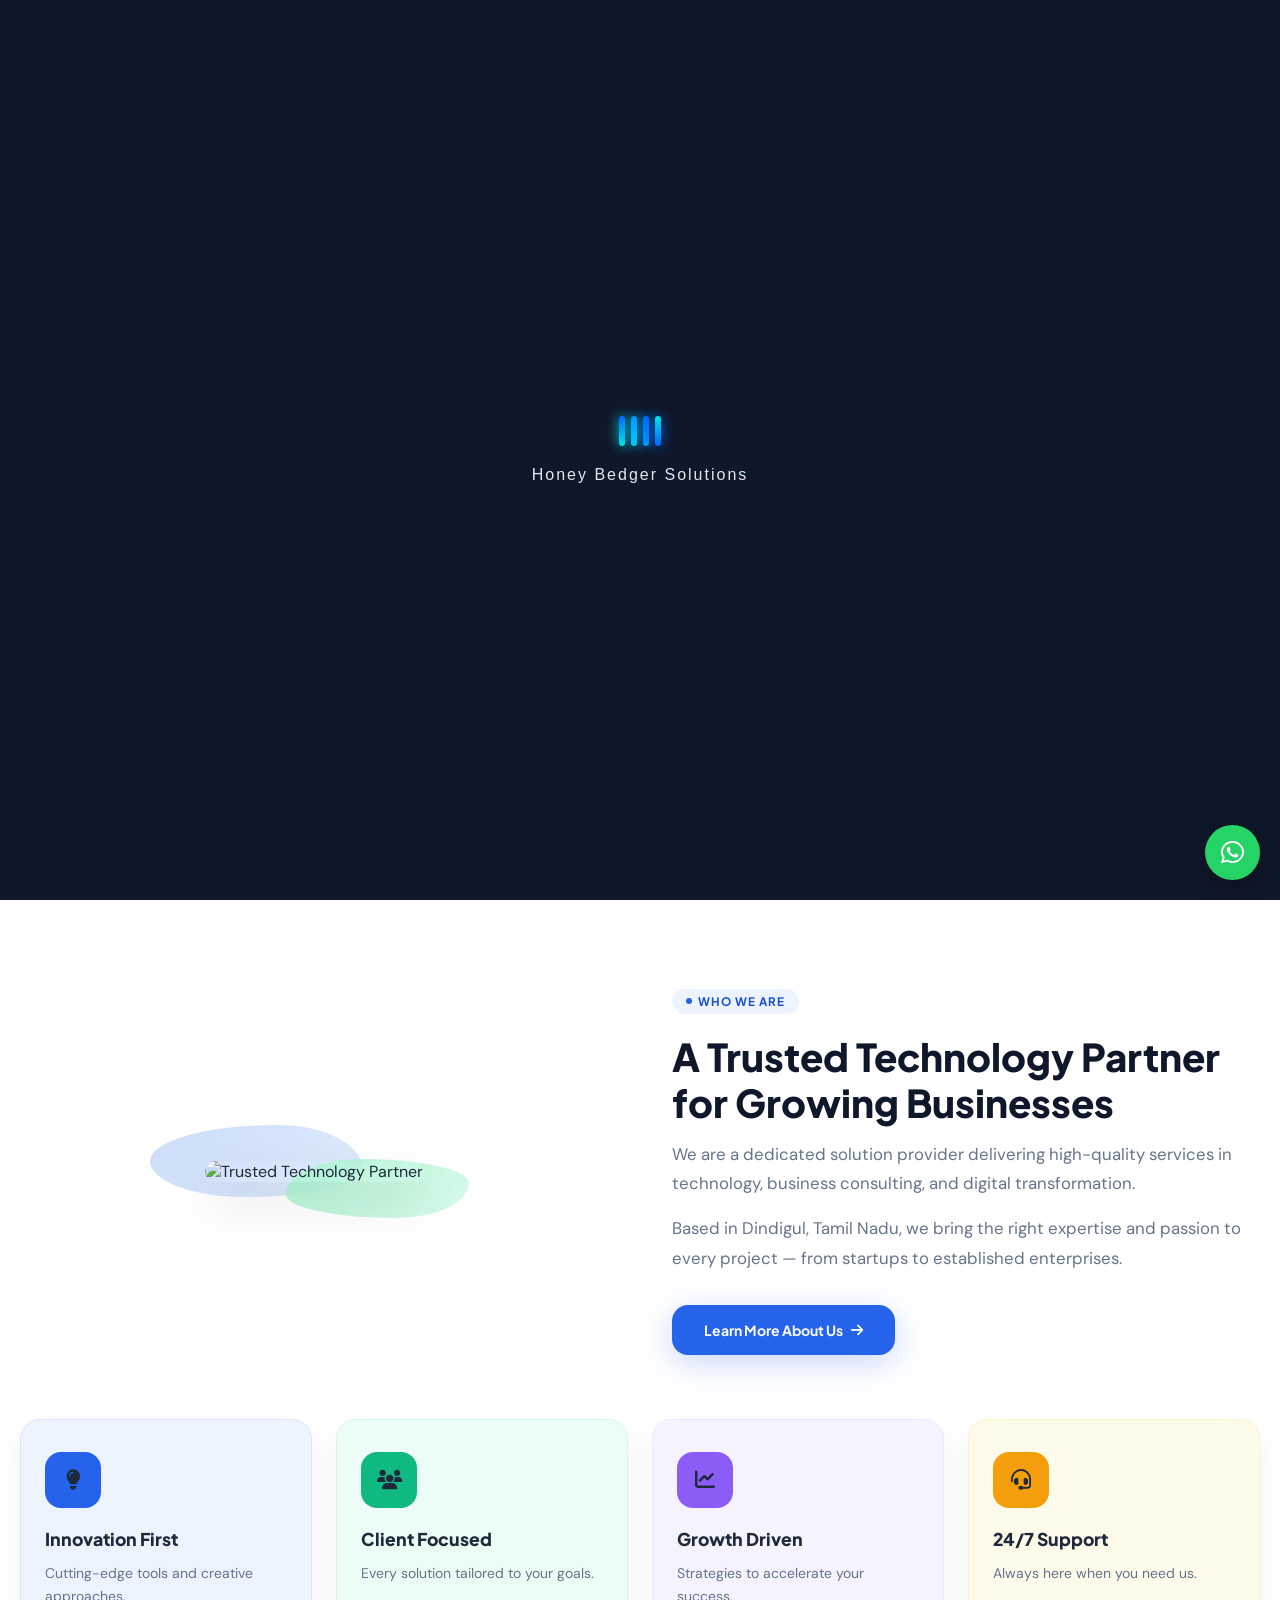
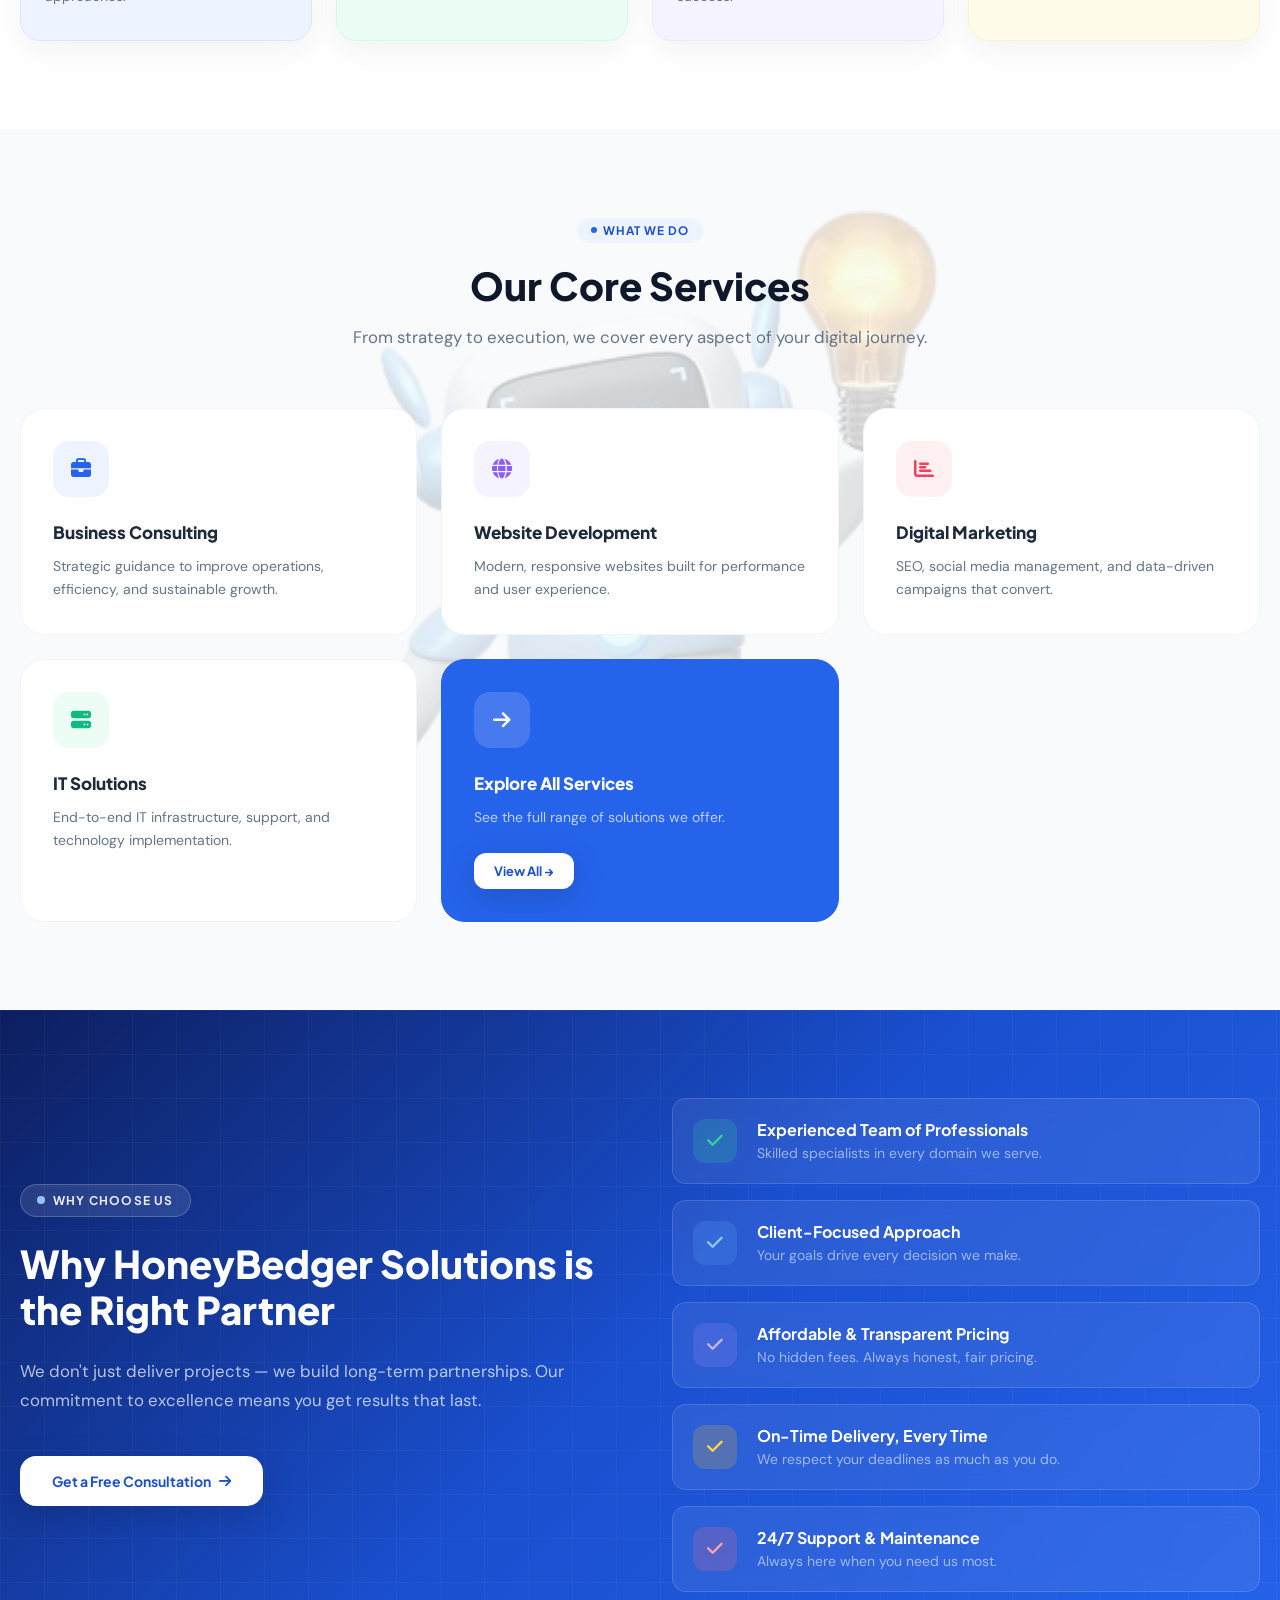
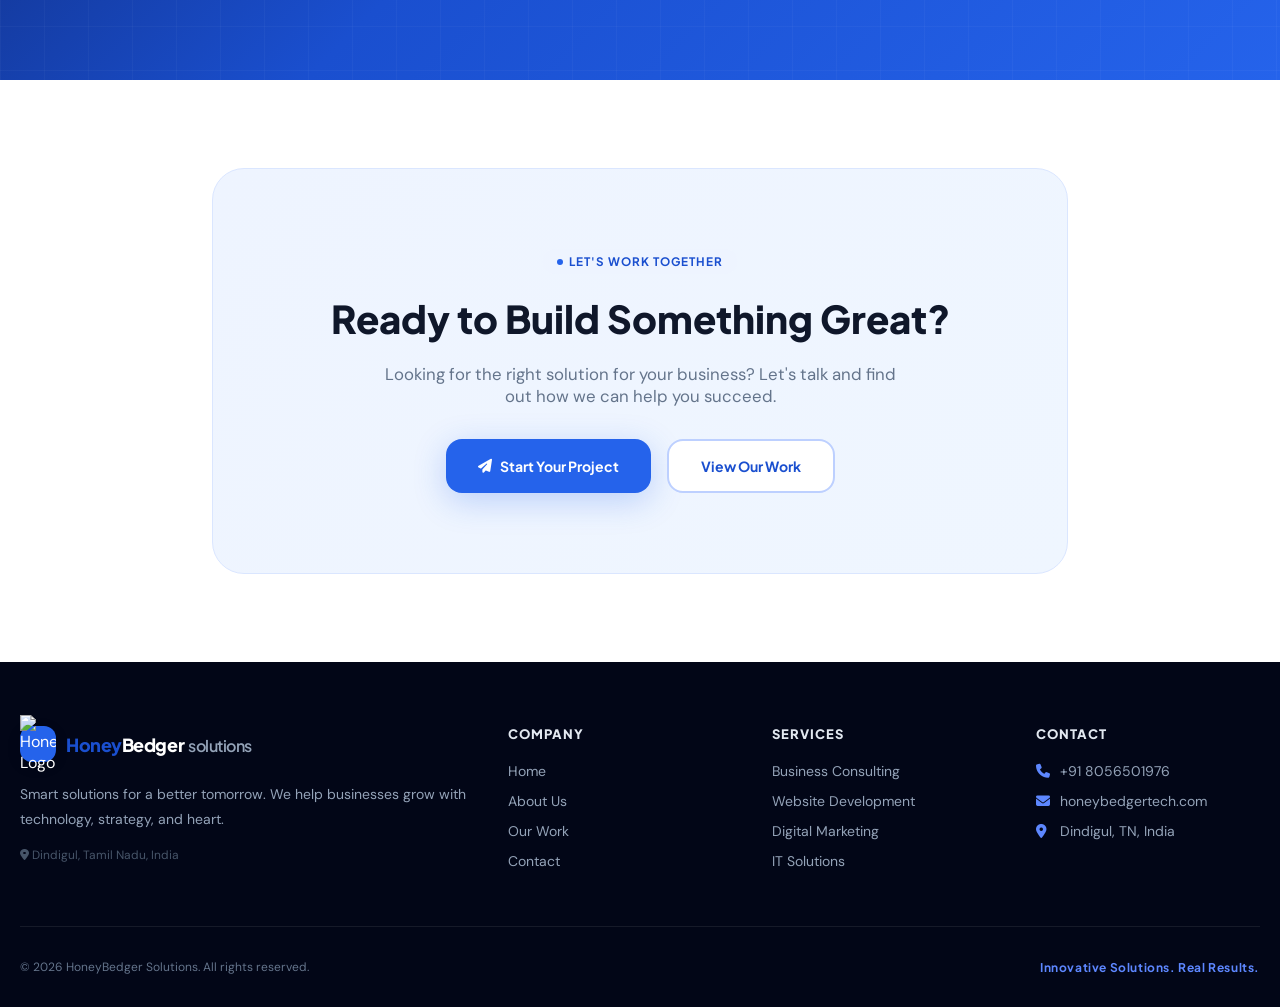
==== index.html @ d4f16d28 "se" ====
<!DOCTYPE html>
<html lang="en">

<head>
  <meta charset="UTF-8" />
  <meta name="viewport" content="width=device-width, initial-scale=1.0" />
  <meta name="description"
    content="HoneyBedger Solutions – Innovative tech solutions for growing businesses in Tamil Nadu." />
  <title>Home — HoneyBedger Solutions</title>
  <link
    href="https://fonts.googleapis.com/css2?family=Plus+Jakarta+Sans:wght@400;500;600;700;800;900&family=DM+Sans:wght@400;500;600&display=swap"
    rel="stylesheet" />
  <link rel="stylesheet" href="https://cdnjs.cloudflare.com/ajax/libs/font-awesome/6.5.0/css/all.min.css" />
  <link rel="stylesheet" href="css/shared.css" />
  <link rel="stylesheet" href="css/index.css" />
</head>

<body>

  <!-- ═══ PAGE LOADER ═══ -->
  <div id="loader">
    <div class="loader-wrapper">
      <div class="loader-bars">
        <div class="loader-bar bar-1"></div>
        <div class="loader-bar bar-2"></div>
        <div class="loader-bar bar-3"></div>
        <div class="loader-bar bar-4"></div>
      </div>
      <p class="company-name">Honey Bedger Solutions</p>
    </div>
  </div>

  <main id="main-content">

    <!-- ═══ HERO ═══ -->
    <section class="hero" aria-label="Hero banner">
      <div class="hero-blob hero-blob-1" aria-hidden="true"></div>
      <div class="hero-blob hero-blob-2" aria-hidden="true"></div>
      <div class="hero-inner">
        <div class="hero-split">

          <!-- LEFT: Text -->
          <div class="hero-text-col">
            <div class="hero-badge"><span class="badge-dot" aria-hidden="true"></span>Your Growth, Our Mission</div>
            <h1 class="hero-title">Smart Solutions for a <br><span class="accent">Better Tomorrow</span></h1>
            <p class="hero-sub">We provide innovative, reliable, and cost-effective technology solutions to accelerate
              your business growth and digital transformation.</p>
            <div class="hero-btns">
              <a href="services.html" class="btn-hero-primary"><i class="fa-solid fa-rocket" aria-hidden="true"></i> Get Started</a>
              <a href="contact.html" class="btn-hero-secondary"><i class="fa-solid fa-envelope" aria-hidden="true"></i> Contact Us</a>
            </div>
          </div>

          <!-- RIGHT: Image -->
          <div class="hero-image-col">
            <div class="hero-image-wrapper">
              <div class="hero-glow" aria-hidden="true"></div>
              <div class="hero-image-ring" aria-hidden="true"></div>
              <img src="images/hero3.png" alt="HoneyBedger Solutions Team" class="hero-main-img" />
              <div class="about-shape-1" aria-hidden="true"></div>
              <div class="about-shape-2" aria-hidden="true"></div>
            </div>
          </div>

        </div>
      </div>

      <div class="hero-stats" role="list" aria-label="Key statistics">
        <div class="stat-box" role="listitem">
          <div class="stat-num" data-target="10">0<span>+</span></div>
          <div class="stat-label">Projects Done</div>
        </div>
        <div class="stat-box" role="listitem">
          <div class="stat-num" data-target="5">0<span>+</span></div>
          <div class="stat-label">Happy Clients</div>
        </div>
        <div class="stat-box" role="listitem">
          <div class="stat-num" data-target="1">0<span>+</span></div>
          <div class="stat-label">Years Exp.</div>
        </div>
        <div class="stat-box" role="listitem">
          <div class="stat-num" data-target="24">0<span>/7</span></div>
          <div class="stat-label">Support</div>
        </div>
      </div>

    </section>

    <!-- ═══ ABOUT TEASER ═══ -->
    <section class="section about-teaser-section" aria-labelledby="about-heading">
      <div class="container">
        <div class="two-col about-main-col">

          <!-- Image Column -->
          <div class="about-image-col">
            <div class="about-image-wrapper">
              <img src="images/man.png" alt="Trusted Technology Partner" class="about-man-img" />
              <div class="about-shape-1" aria-hidden="true"></div>
              <div class="about-shape-2" aria-hidden="true"></div>
            </div>
          </div>

          <!-- Text Column -->
          <div class="about-text-col" style="position: relative;">
            <div style="position: relative; z-index: 2;">
              <div class="sbadge">Who We Are</div>
              <h2 id="about-heading" class="sec-title">A Trusted Technology Partner for Growing Businesses</h2>
              <p class="sec-sub">We are a dedicated solution provider delivering high-quality services in technology,
                business consulting, and digital transformation.</p>
              <p class="sec-sub" style="margin-top:1rem;margin-bottom:2rem">Based in Dindigul, Tamil Nadu, we bring the
                right expertise and passion to every project — from startups to established enterprises.</p>
              <a href="about.html" class="btn btn-primary">Learn More About Us <i class="fa-solid fa-arrow-right"
                  aria-hidden="true"></i></a>
            </div>
          </div>

        </div>

        <!-- Features Grid -->
        <div class="about-features features-grid-4">
          <div class="about-feat" style="background:var(--brand-50);border:1px solid var(--brand-100)">
            <div class="af-icon" style="background:var(--brand-500)"><i class="fa-solid fa-lightbulb" aria-hidden="true"></i></div>
            <h4>Innovation First</h4>
            <p>Cutting-edge tools and creative approaches.</p>
          </div>
          <div class="about-feat" style="background:var(--emerald-50);border:1px solid var(--emerald-100)">
            <div class="af-icon" style="background:var(--emerald-500)"><i class="fa-solid fa-users" aria-hidden="true"></i></div>
            <h4>Client Focused</h4>
            <p>Every solution tailored to your goals.</p>
          </div>
          <div class="about-feat" style="background:var(--violet-50);border:1px solid var(--violet-100)">
            <div class="af-icon" style="background:var(--violet-500)"><i class="fa-solid fa-chart-line" aria-hidden="true"></i></div>
            <h4>Growth Driven</h4>
            <p>Strategies to accelerate your success.</p>
          </div>
          <div class="about-feat" style="background:var(--amber-50);border:1px solid var(--amber-100)">
            <div class="af-icon" style="background:var(--amber-500)"><i class="fa-solid fa-headset" aria-hidden="true"></i></div>
            <h4>24/7 Support</h4>
            <p>Always here when you need us.</p>
          </div>
        </div>

      </div>
    </section>

    <!-- ═══ SERVICES PREVIEW ═══ -->
    <section class="section services-section" style="background:var(--slate-50); position: relative; overflow: hidden;"
      aria-labelledby="services-heading">
      <img src="images/triangle.png" alt="" class="svc-triangle-deco svc-triangle-right" aria-hidden="true" />
      <img src="images/triangle.png" alt="" class="svc-triangle-deco svc-triangle-left" aria-hidden="true" />
      <img src="images/bulb.png" alt="" class="svc-bulb-deco" aria-hidden="true" />

      <div class="container" style="position: relative; z-index: 2;">
        <div class="sec-head-center" style="position: relative;">
          <div class="sbadge" style="position: relative; z-index: 2;">What We Do</div>
          <h2 id="services-heading" class="sec-title" style="position: relative; z-index: 2;">Our Core Services</h2>
          <p class="sec-sub" style="position: relative; z-index: 2;">From strategy to execution, we cover every aspect
            of your digital journey.</p>
        </div>
        <div class="svc-grid">
          <article class="card card-body svc-card">
            <div class="svc-icon-wrap icon-brand" style="background:var(--brand-50)">
              <i class="fa-solid fa-briefcase" style="color:var(--brand-500)" aria-hidden="true"></i>
            </div>
            <h3>Business Consulting</h3>
            <p>Strategic guidance to improve operations, efficiency, and sustainable growth.</p>
          </article>
          <article class="card card-body svc-card">
            <div class="svc-icon-wrap icon-violet" style="background:var(--violet-50)">
              <i class="fa-solid fa-globe" style="color:var(--violet-500)" aria-hidden="true"></i>
            </div>
            <h3>Website Development</h3>
            <p>Modern, responsive websites built for performance and user experience.</p>
          </article>
          <article class="card card-body svc-card">
            <div class="svc-icon-wrap icon-rose" style="background:var(--rose-50)">
              <i class="fa-solid fa-chart-bar" style="color:var(--rose-500)" aria-hidden="true"></i>
            </div>
            <h3>Digital Marketing</h3>
            <p>SEO, social media management, and data-driven campaigns that convert.</p>
          </article>
          <article class="card card-body svc-card">
            <div class="svc-icon-wrap icon-emerald" style="background:var(--emerald-50)">
              <i class="fa-solid fa-server" style="color:var(--emerald-500)" aria-hidden="true"></i>
            </div>
            <h3>IT Solutions</h3>
            <p>End-to-end IT infrastructure, support, and technology implementation.</p>
          </article>
          <article class="card card-body svc-card svc-card-dark">
            <div>
              <div class="svc-icon-wrap" style="background:rgba(255,255,255,.15)">
                <i class="fa-solid fa-arrow-right" style="color:#fff" aria-hidden="true"></i>
              </div>
              <h3 style="color:#fff">Explore All Services</h3>
              <p style="color:rgba(255,255,255,.7)">See the full range of solutions we offer.</p>
            </div>
            <a href="services.html" class="btn btn-white btn-sm" style="align-self:flex-start;margin-top:1.5rem">View All →</a>
          </article>
        </div>
      </div>
    </section>

    <!-- ═══ WHY CHOOSE US ═══ -->
    <section class="section why-section" aria-labelledby="why-heading">
      <div class="container why-inner" style="position: relative; z-index: 2;">
        <div class="two-col">
          <div style="position: relative;">
            <img src="images/dual hand.png" alt="" class="why-hand-deco" aria-hidden="true" />
            <div class="why-badge" style="position: relative; z-index: 2;"><span aria-hidden="true"></span>Why Choose Us</div>
            <h2 id="why-heading" class="why-title" style="position: relative; z-index: 2;">Why HoneyBedger Solutions is
              the Right Partner</h2>
            <p class="why-sub" style="position: relative; z-index: 2;">We don't just deliver projects — we build
              long-term partnerships. Our commitment to excellence means you get results that last.</p>
            <a href="contact.html" class="btn btn-white" style="position: relative; z-index: 2;">Get a Free Consultation
              <i class="fa-solid fa-arrow-right" aria-hidden="true"></i></a>
          </div>
          <ul style="display:flex;flex-direction:column;gap:1rem" role="list">
            <li class="why-card">
              <div class="why-icon wi-green"><i class="fa-solid fa-check" aria-hidden="true"></i></div>
              <div>
                <h4>Experienced Team of Professionals</h4>
                <p>Skilled specialists in every domain we serve.</p>
              </div>
            </li>
            <li class="why-card">
              <div class="why-icon wi-blue"><i class="fa-solid fa-check" aria-hidden="true"></i></div>
              <div>
                <h4>Client-Focused Approach</h4>
                <p>Your goals drive every decision we make.</p>
              </div>
            </li>
            <li class="why-card">
              <div class="why-icon wi-violet"><i class="fa-solid fa-check" aria-hidden="true"></i></div>
              <div>
                <h4>Affordable &amp; Transparent Pricing</h4>
                <p>No hidden fees. Always honest, fair pricing.</p>
              </div>
            </li>
            <li class="why-card">
              <div class="why-icon wi-amber"><i class="fa-solid fa-check" aria-hidden="true"></i></div>
              <div>
                <h4>On-Time Delivery, Every Time</h4>
                <p>We respect your deadlines as much as you do.</p>
              </div>
            </li>
            <li class="why-card">
              <div class="why-icon wi-rose"><i class="fa-solid fa-check" aria-hidden="true"></i></div>
              <div>
                <h4>24/7 Support &amp; Maintenance</h4>
                <p>Always here when you need us most.</p>
              </div>
            </li>
          </ul>
        </div>
      </div>
    </section>

    <!-- ═══ CTA ═══ -->
    <section class="section">
      <div class="container" style="max-width:56rem">
        <div class="cta-banner">
          <div class="sbadge">Let's Work Together</div>
          <h2>Ready to Build Something Great?</h2>
          <p>Looking for the right solution for your business? Let's talk and find out how we can help you succeed.</p>
          <div class="cta-btns">
            <a href="contact.html" class="btn btn-primary"><i class="fa-solid fa-paper-plane" aria-hidden="true"></i>
              Start Your Project</a>
            <a href="work.html" class="btn btn-outline">View Our Work</a>
          </div>
        </div>
      </div>
    </section>

  </main>

  <!-- ═══ FOOTER ═══ -->
  <footer>
    <div class="footer-inner">
      <div class="footer-grid">
        <div>
          <div class="footer-logo">
            <!-- <div class="logo-icon"><i class="fa-solid fa-bolt" aria-hidden="true"></i></div> -->
              <div class="logo-icon">
  <img src="images/mylogo.png" alt="HoneyBedger Logo" class="logo-img">
</div>
            <span class="logo-text"><span class="part-a">Honey</span><span class="part-b"
                style="color:#fff">Bedger</span><span class="part-c">solutions</span></span>
          </div>
          <p class="footer-desc">Smart solutions for a better tomorrow. We help businesses grow with technology,
            strategy, and heart.</p>
          <p class="footer-location"><i class="fa-solid fa-location-dot" aria-hidden="true"></i> Dindigul, Tamil Nadu,
            India</p>
        </div>
        <div class="footer-col">
          <h4>Company</h4>
          <ul>
            <li><a href="index.html">Home</a></li>
            <li><a href="about.html">About Us</a></li>
            <li><a href="work.html">Our Work</a></li>
            <li><a href="contact.html">Contact</a></li>
          </ul>
        </div>
        <div class="footer-col">
          <h4>Services</h4>
          <ul>
            <li><a href="services.html">Business Consulting</a></li>
            <li><a href="services.html">Website Development</a></li>
            <li><a href="services.html">Digital Marketing</a></li>
            <li><a href="services.html">IT Solutions</a></li>
          </ul>
        </div>
        <div class="footer-col">
          <h4>Contact</h4>
          <ul>
            <li><a href="tel:+918056501976"><i class="fa-solid fa-phone fi-icon" aria-hidden="true"></i>+91 8056501976</a></li>
            <li><a href="mailto:info@honeybedger.com"><i class="fa-solid fa-envelope fi-icon" aria-hidden="true"></i>honeybedgertech.com</a></li>
            <li><span><i class="fa-solid fa-location-dot fi-icon" aria-hidden="true"></i>Dindigul, TN, India</span></li>
          </ul>
        </div>
      </div>
      <div class="footer-bottom">
        <span class="footer-copy">© 2026 HoneyBedger Solutions. All rights reserved.</span>
        <span class="footer-tag">Innovative Solutions. Real Results.</span>
      </div>
    </div>
  </footer>

  <!-- WhatsApp Float -->
  <a href="https://wa.me/919894611814?text=Hi%20HoneyBedger%20Solutions%2C%20I%20have%20an%20enquiry"
     class="whatsapp-float" target="_blank" rel="noopener noreferrer" aria-label="Chat on WhatsApp">
    <i class="fa-brands fa-whatsapp"></i>
  </a>

  <!-- ═══ SCRIPTS — at bottom so DOM is ready ═══ -->
  <script src="js/navbar.js" defer></script>
  <script>
    document.addEventListener('DOMContentLoaded', function () {
      initNavbar('home');
    });
  </script>
  <script src="js/loader.js" defer></script>

  <script>
    document.addEventListener("DOMContentLoaded", function () {

      function animateCounters() {
        const counters = document.querySelectorAll(".stat-num[data-target]");
        counters.forEach(counter => {
          const target = parseInt(counter.getAttribute("data-target"));
          const suffix = counter.querySelector("span").outerHTML;
          const duration = 1500;
          const steps = 40;
          const interval = duration / steps;
          let step = 0;

          const timer = setInterval(() => {
            step++;
            const progress = step / steps;
            const current = Math.round(target * (1 - Math.pow(1 - progress, 2)));
            counter.innerHTML = current + suffix;
            if (step >= steps) {
              counter.innerHTML = target + suffix;
              clearInterval(timer);
            }
          }, interval);
        });
      }

      const loaderEl = document.getElementById("loader");
      if (loaderEl) {
        const observer = new MutationObserver(() => {
          const style = window.getComputedStyle(loaderEl);
          if (style.display === "none" || style.opacity === "0" || loaderEl.classList.contains("hidden")) {
            observer.disconnect();
            animateCounters();
          }
        });
        observer.observe(loaderEl, { attributes: true, attributeFilter: ["style", "class"] });
        setTimeout(animateCounters, 3000);
      } else {
        animateCounters();
      }

    });
  </script>

</body>

</html>
---- css/shared.css ----
/* ============================================================
   HoneyBedger Solutions — shared.css
   Base reset, variables, navbar, footer, utilities
   Imported by every page CSS file.
============================================================ */

/* ── 1. RESET & BASE ── */
*, *::before, *::after { box-sizing: border-box; margin: 0; padding: 0; }
html  { scroll-behavior: smooth; }
body  { font-family: 'DM Sans', sans-serif; color: #1e293b; background: #fff; -webkit-font-smoothing: antialiased; overflow-x: hidden; }
h1, h2, h3, h4, h5, h6 { font-family: 'Plus Jakarta Sans', sans-serif; }
a   { text-decoration: none; color: inherit; }
ul  { list-style: none; }
img { display: block; max-width: 100%; }
button { cursor: pointer; border: none; font-family: inherit; }

/* ── 2. CSS VARIABLES ── */
:root {
  --brand-50:  #eef4ff; --brand-100: #dae6ff; --brand-200: #bdd0ff;
  --brand-300: #90b0ff; --brand-400: #5d87ff; --brand-500: #2563eb;
  --brand-600: #1a4fcf; --brand-700: #1840a8; --brand-800: #193686; --brand-900: #1a306c;

  --slate-50: #f8fafc; --slate-100: #f1f5f9; --slate-200: #e2e8f0;
  --slate-300: #cbd5e1; --slate-400: #94a3b8; --slate-500: #64748b;
  --slate-600: #475569; --slate-700: #334155; --slate-800: #1e293b;
  --slate-900: #0f172a; --slate-950: #020617;

  --emerald-50: #ecfdf5; --emerald-100: #d1fae5; --emerald-400: #34d399; --emerald-500: #10b981;
  --violet-50:  #f5f3ff; --violet-100: #ede9fe; --violet-500: #8b5cf6; --violet-700: #6d28d9;
  --rose-50:    #fff1f2; --rose-100:   #ffe4e6; --rose-500:   #f43f5e; --rose-700:   #be123c;
  --amber-50:   #fffbeb; --amber-100:  #fef3c7; --amber-500:  #f59e0b; --amber-700:  #b45309;

  --shadow-sm:    0 1px 3px rgba(0,0,0,.08), 0 1px 2px rgba(0,0,0,.06);
  --shadow-md:    0 4px 16px rgba(0,0,0,.08);
  --shadow-lg:    0 10px 40px rgba(0,0,0,.1);
  --shadow-brand: 0 8px 32px rgba(37,99,235,.25);
  --shadow-card:  0 20px 60px rgba(37,99,235,.12);

  --radius-sm:   8px; --radius-md:   12px; --radius-lg:   16px; --radius-xl:  20px;
  --radius-2xl:  24px; --radius-3xl: 1.5rem; --radius-full: 9999px;
  --transition: all .3s cubic-bezier(.4, 0, .2, 1);
}

#loader {
  position: fixed;
  inset: 0;
  background: #0f172a;
  display: flex;
  justify-content: center;
  align-items: center;
  z-index: 9999;
}

/* Wrapper */
.loader-wrapper {
  text-align: center;
}

/* Bars */
.loader-bars {
  display: flex;
  justify-content: center;
  gap: 6px;
}

/* Bars style */
.loader-bar {
  height: 30px;
  width: 6px;
  border-radius: 20px;
  animation: loader 1.2s ease-in-out infinite;
}

/* Individual bars */
.bar-1 {
  background: linear-gradient(to top, #00e6e6, #0066ff);
  animation-delay: 0s;
  box-shadow: 0 0 12px #00e6e6;
}

.bar-2 {
  background: linear-gradient(to top, #00ccff, #0099ff);
  animation-delay: 0.1s;
  box-shadow: 0 0 12px #00ccff;
}

.bar-3 {
  background: linear-gradient(to top, #0099ff, #0066ff);
  animation-delay: 0.2s;
  box-shadow: 0 0 12px #0099ff;
}

.bar-4 {
  background: linear-gradient(to top, #0066ff, #00e6e6);
  animation-delay: 0.3s;
  box-shadow: 0 0 12px #0066ff;
}

/* Animation */
@keyframes loader {
  0%, 100% {
    transform: scaleY(1);
    opacity: 0.7;
  }
  50% {
    transform: scaleY(2.2);
    opacity: 1;
  }
}

/* 🔥 Company Name Styling */
.company-name {
  margin-top: 20px;
  font-size: 16px;
  color: #e2e8f0;
  font-family: 'Poppins', sans-serif;
  letter-spacing: 2px;

  /* smooth fade animation */
  opacity: 0;
  animation: fadeText 1.5s ease forwards;
}

/* Text animation */
@keyframes fadeText {
  to {
    opacity: 1;
  }
}



/* ── 3. LAYOUT HELPERS ── */
.container { max-width: 1280px; margin: 0 auto; padding: 0 1.25rem; }
.section    { padding: 5.5rem 0; }
.section-sm { padding: 3.5rem 0; }
.two-col     { display: grid; grid-template-columns: 1fr;       gap: 4rem; align-items: center; }
.two-col-top { display: grid; grid-template-columns: 1fr;       gap: 4rem; align-items: start; }
.three-col   { display: grid; grid-template-columns: 1fr;       gap: 1.5rem; }
.four-col    { display: grid; grid-template-columns: 1fr 1fr;   gap: 1.5rem; }

/* ── 4. NAVBAR ── */
.navbar {
  position: fixed; top: 0; left: 0; right: 0; z-index: 100;
  height: 4rem; background: rgba(255,255,255,.94);
  backdrop-filter: blur(20px); -webkit-backdrop-filter: blur(20px);
  border-bottom: 1px solid rgba(37,99,235,.1);
}
.navbar-inner {
  max-width: 1280px; margin: 0 auto; padding: 0 1.25rem;
  height: 100%; display: flex; align-items: center; justify-content: space-between;
}
.logo { display: flex; align-items: center; gap: .625rem; }
.logo-icon {
  width: 2.25rem; height: 2.25rem; background: var(--brand-500);
  border-radius: .75rem; display: flex; align-items: center; justify-content: center;
  box-shadow: var(--shadow-md); transition: var(--transition);
}
.logo-icon:hover { background: var(--brand-600); }
.logo-icon i { color: #fff; font-size: .875rem; }
.logo-text { font-family: 'Plus Jakarta Sans', sans-serif; font-weight: 900; font-size: 1.125rem; letter-spacing: -.025em; }
.logo-text .part-a { color: var(--brand-600); }
.logo-text .part-b { color: var(--slate-800); }
.logo-text .part-c { color: var(--slate-400); font-weight: 600; font-size: 1rem; margin-left: .25rem; }
.nav-links { display: none; align-items: center; gap: .25rem; }
.nav-link {
  padding: .5rem 1rem; border-radius: var(--radius-sm);
  font-family: 'Plus Jakarta Sans', sans-serif; font-weight: 600; font-size: .875rem;
  color: var(--slate-600); transition: var(--transition);
}
.nav-link:hover, .nav-link.active { color: var(--brand-600); background: var(--brand-50); }
.nav-cta {
  padding: .5rem 1.25rem; background: var(--brand-500); color: #fff;
  border-radius: .75rem; font-family: 'Plus Jakarta Sans', sans-serif;
  font-weight: 700; font-size: .875rem; margin-left: .5rem;
  box-shadow: var(--shadow-md); transition: var(--transition); position: relative; overflow: hidden;
}
.nav-cta:hover { background: var(--brand-600); }
.nav-cta::after, .nav-cta.active { background: var(--brand-600); }
.ham-btn {
  display: flex; flex-direction: column; align-items: center; justify-content: center;
  gap: .375rem; width: 2.25rem; height: 2.25rem; border-radius: var(--radius-sm);
  background: transparent; transition: var(--transition);
}
.ham-btn:hover { background: var(--slate-100); }
.ham-line { display: block; width: 1.25rem; height: 2px; background: var(--slate-700); border-radius: 2px; transition: var(--transition); }
#mobileMenu { max-height: 0; overflow: hidden; transition: max-height .4s ease; background: #fff; border-top: 1px solid var(--slate-100); }
#mobileMenu.open { max-height: 500px; }
.mob-links { padding: 1rem 1.25rem; display: flex; flex-direction: column; gap: .25rem; }
.mob-link { padding: .625rem 1rem; border-radius: var(--radius-sm); font-family: 'Plus Jakarta Sans', sans-serif; font-weight: 600; font-size: .875rem; color: var(--slate-700); transition: var(--transition); display: block; }
.mob-link:hover, .mob-link.active { background: var(--brand-50); color: var(--brand-600); }
.mob-cta { margin-top: .25rem; padding: .625rem 1rem; background: var(--brand-500); color: #fff; border-radius: .75rem; font-family: 'Plus Jakarta Sans', sans-serif; font-weight: 700; font-size: .875rem; text-align: center; display: block; transition: var(--transition); }
.mob-cta:hover { background: var(--brand-600); }

/* ── 5. PAGE HERO BANNER ── */
.page-hero {
  background: linear-gradient(135deg, #0c1e5e 0%, #1a4fcf 45%, #2563eb 70%, #3b82f6 100%);
  padding: 7rem 1.25rem 5rem; text-align: center; position: relative; overflow: hidden;
}
.page-hero::before {
  content: ''; position: absolute; inset: 0;
  background-image: linear-gradient(rgba(255,255,255,.03) 1px, transparent 1px), linear-gradient(90deg, rgba(255,255,255,.03) 1px, transparent 1px);
  background-size: 44px 44px;
}
.page-hero-inner { position: relative; z-index: 10; max-width: 56rem; margin: 0 auto; }
.page-hero-badge {
  display: inline-flex; align-items: center; gap: .5rem;
  background: rgba(255,255,255,.1); border: 1px solid rgba(255,255,255,.2);
  color: rgba(255,255,255,.9); font-size: .75rem; font-family: 'Plus Jakarta Sans', sans-serif;
  font-weight: 700; padding: .5rem 1rem; border-radius: var(--radius-full);
  margin-bottom: 1.5rem; text-transform: uppercase; letter-spacing: .1em; backdrop-filter: blur(8px);
}
.page-hero h1 { font-family: 'Plus Jakarta Sans', sans-serif; font-weight: 900; color: #fff; font-size: clamp(2rem, 4vw, 3.75rem); line-height: 1.1; margin-bottom: 1.25rem; }
.page-hero p  { color: rgba(255,255,255,.7); font-size: 1.125rem; line-height: 1.75; max-width: 40rem; margin: 0 auto; }

/* ── 6. SECTION LABELS ── */
.sbadge {
  display: inline-flex; align-items: center; gap: 6px;
  background: var(--brand-50); color: var(--brand-600);
  font-family: 'Plus Jakarta Sans', sans-serif; font-weight: 700;
  font-size: .73rem; letter-spacing: 1px; text-transform: uppercase;
  padding: 5px 14px; border-radius: var(--radius-full); margin-bottom: 1.25rem;
}
.sbadge::before { content: ''; width: 6px; height: 6px; background: var(--brand-500); border-radius: 50%; }
.sec-title { font-family: 'Plus Jakarta Sans', sans-serif; font-weight: 900; color: var(--slate-900); font-size: clamp(1.875rem, 3vw, 2.5rem); line-height: 1.2; margin-bottom: .875rem; }
.sec-sub   { color: var(--slate-500); font-size: 1.05rem; line-height: 1.75; max-width: 36rem; }
.sec-head-center { text-align: center; margin-bottom: 3.5rem; }
.sec-head-center .sec-sub { margin: 0 auto; }

/* ── 7. BUTTONS ── */
.btn {
  display: inline-flex; align-items: center; justify-content: center; gap: .5rem;
  font-family: 'Plus Jakarta Sans', sans-serif; font-weight: 700; font-size: .875rem;
  padding: 1rem 2rem; border-radius: 1rem; transition: var(--transition);
  cursor: pointer; border: none; position: relative; overflow: hidden;
}
.btn::after { content: ''; position: absolute; top: -50%; left: -60%; width: 40%; height: 200%; background: linear-gradient(90deg, transparent, rgba(255,255,255,.22), transparent); transform: skewX(-20deg); transition: left .6s; }
.btn:hover::after { left: 120%; }
.btn-primary  { background: var(--brand-500); color: #fff; box-shadow: var(--shadow-brand); }
.btn-primary:hover  { background: var(--brand-600); transform: translateY(-2px); }
.btn-outline  { background: #fff; border: 2px solid var(--brand-200); color: var(--brand-600); }
.btn-outline:hover  { border-color: var(--brand-400); transform: translateY(-2px); }
.btn-white    { background: #fff; color: var(--brand-600); box-shadow: 0 8px 32px rgba(0,0,0,.15); }
.btn-white:hover    { background: var(--brand-50); transform: translateY(-2px); }
.btn-sm { padding: .625rem 1.25rem; font-size: .8rem; border-radius: .75rem; }

/* ── 8. CARDS ── */
.card { background: #fff; border: 1.5px solid var(--slate-100); border-radius: var(--radius-3xl); overflow: hidden; transition: var(--transition); }
.card:hover { transform: translateY(-6px); box-shadow: var(--shadow-card); border-color: var(--brand-100); }
.card-body { padding: 2rem; }
.card-p6   { padding: 1.5rem; }

/* ── 9. PILLS ── */
.tpill        { display: inline-block; padding: 3px 11px; border-radius: var(--radius-full); font-size: .75rem; font-weight: 700; font-family: 'Plus Jakarta Sans', sans-serif; }
.pill-brand   { background: var(--brand-50);   color: var(--brand-700); }
.pill-emerald { background: var(--emerald-50); color: #065f46; }
.pill-rose    { background: var(--rose-50);    color: var(--rose-700); }
.pill-violet  { background: var(--violet-50);  color: var(--violet-700); }
.pill-amber   { background: var(--amber-50);   color: var(--amber-700); }
.pill-slate   { background: var(--slate-100);  color: var(--slate-700); }
.pill-svc     { display: inline-block; padding: 3px 11px; border-radius: var(--radius-full); font-size: .75rem; font-weight: 700; font-family: 'Plus Jakarta Sans', sans-serif; background: var(--slate-50); border: 1px solid var(--slate-200); color: var(--slate-600); }
.pill-row     { display: flex; flex-wrap: wrap; gap: .5rem; }

/* ── 10. CTA BANNER ── */
.cta-banner { background: linear-gradient(135deg, var(--brand-50), #eff6ff); border: 1px solid var(--brand-100); border-radius: 2rem; padding: 4rem 2rem; text-align: center; }
.cta-banner h2 { font-family: 'Plus Jakarta Sans', sans-serif; font-weight: 900; font-size: clamp(1.875rem, 3vw, 2.5rem); color: var(--slate-900); margin-bottom: 1.25rem; }
.cta-banner p  { color: var(--slate-500); font-size: 1.05rem; margin-bottom: 2rem; max-width: 32rem; margin-left: auto; margin-right: auto; }
.cta-btns { display: flex; flex-wrap: wrap; gap: 1rem; justify-content: center; }

/* ── 11. FOOTER ── */
footer { background: var(--slate-950); color: #fff; padding: 4rem 1.25rem 2rem; }
.footer-inner  { max-width: 1280px; margin: 0 auto; }
.footer-grid   { display: grid; grid-template-columns: 1fr; gap: 2.5rem; margin-bottom: 3.5rem; }
.footer-logo   { display: flex; align-items: center; gap: .625rem; margin-bottom: 1.25rem; }
.footer-desc   { color: var(--slate-400); font-size: .875rem; line-height: 1.75; }
.footer-location { color: var(--slate-600); font-size: .75rem; margin-top: 1rem; }
.footer-col h4 { font-family: 'Plus Jakarta Sans', sans-serif; font-weight: 800; font-size: .8125rem; color: var(--slate-200); text-transform: uppercase; letter-spacing: .08em; margin-bottom: 1.25rem; }
.footer-col ul { display: flex; flex-direction: column; gap: .75rem; }
.footer-col a, .footer-col span { color: var(--slate-400); font-size: .875rem; transition: var(--transition); display: flex; align-items: center; gap: .5rem; }
.footer-col a:hover { color: #fff; }
.fi-icon { color: var(--brand-400); width: 1rem; flex-shrink: 0; }
.footer-bottom { border-top: 1px solid rgba(255,255,255,.08); padding-top: 2rem; display: flex; flex-direction: column; align-items: center; justify-content: space-between; gap: .75rem; }
.footer-copy { color: var(--slate-500); font-size: .75rem; }
.footer-tag  { color: var(--brand-400); font-family: 'Plus Jakarta Sans', sans-serif; font-weight: 700; font-size: .75rem; letter-spacing: .05em; }

/* ── 12. ANIMATIONS ── */
@keyframes fadeUp   { from { opacity: 0; transform: translateY(20px); } to { opacity: 1; transform: translateY(0); } }
@keyframes float    { 0%, 100% { transform: translateY(0); } 50% { transform: translateY(-14px); } }
@keyframes pulseDot { 0%, 100% { opacity: 1; } 50% { opacity: .4; } }
.reveal { opacity: 0; transform: translateY(20px); transition: opacity .5s ease, transform .5s ease; }
.reveal.visible { opacity: 1; transform: translateY(0); }
.page-enter { animation: fadeUp .45s ease forwards; }

/* ── 13. RESPONSIVE ── */
@media (min-width: 640px) {
  .three-col { grid-template-columns: repeat(2, 1fr); }
  .footer-grid { grid-template-columns: repeat(2, 1fr); }
}
@media (min-width: 768px) {
  .cta-banner { padding: 5rem 4rem; }
  .footer-bottom { flex-direction: row; }
}
@media (min-width: 1024px) {
  .navbar-inner { padding: 0 2rem; }
  .nav-links { display: flex; }
  .ham-btn   { display: none; }
  .two-col   { grid-template-columns: 1fr 1fr; }
  .two-col-top { grid-template-columns: 1fr 1fr; }
  .three-col { grid-template-columns: repeat(3, 1fr); }
  .four-col  { grid-template-columns: repeat(4, 1fr); }
  .footer-grid { grid-template-columns: 2fr 1fr 1fr 1fr; }
}

.whatsapp-float {
  position: fixed;
  bottom: 20px;
  right: 20px;
  width: 55px;
  height: 55px;
  background: #25D366;
  color: #fff;
  border-radius: 50%;
  display: flex;
  align-items: center;
  justify-content: center;
  font-size: 26px;
  z-index: 99999;
  text-decoration: none;
  box-shadow: 0 6px 18px rgba(0,0,0,0.3);
  transition: 0.3s ease;
}

.whatsapp-float:hover {
  transform: scale(1.1);
}
---- css/index.css ----
/* ============================================================
   home.css — HoneyBedger Solutions
   Styles specific to home.html only.
   Shared styles live in css/shared.css
============================================================ */

/* ── HERO ── */

.hero {
  background: linear-gradient(135deg, #020617 0%, #0a1628 30%, #0c1e3e 60%, #091a33 100%);
 /* background: #60a5fa; */
  position: relative;
  overflow: hidden;
  min-height: 100vh;
  display: flex;
  flex-direction: column;
  justify-content: center;
  padding-top: 5rem;
}

.hero::before {
  content: '';
  position: absolute;
  inset: 0;
  background-image:
    linear-gradient(rgba(255, 255, 255, .02) 1px, transparent 1px),
    linear-gradient(90deg, rgba(255, 255, 255, .02) 1px, transparent 1px);
  background-size: 60px 60px;
  pointer-events: none;
}

.hero::after {
  content: '';
  position: absolute;
  width: 600px;
  height: 600px;
  background: radial-gradient(circle, rgba(37, 99, 235, .12) 0%, transparent 70%);
  top: 50%;
  left: 50%;
  transform: translate(-50%, -50%);
  pointer-events: none;
}

/* ── Particles ── */
.hero-particles {
  position: absolute;
  inset: 0;
  pointer-events: none;
  z-index: 1;
}

.particle {
  position: absolute;
  width: 4px;
  height: 4px;
  background: rgba(96, 165, 250, .6);
  border-radius: 50%;
  animation: particleFloat 8s ease-in-out infinite;
}

.p1 {
  top: 15%;
  left: 10%;
  animation-delay: 0s;
}

.p2 {
  top: 25%;
  right: 15%;
  animation-delay: 1.5s;
  width: 3px;
  height: 3px;
}

.p3 {
  bottom: 30%;
  left: 20%;
  animation-delay: 3s;
  width: 5px;
  height: 5px;
  background: rgba(147, 197, 253, .4);
}

.p4 {
  top: 40%;
  left: 45%;
  animation-delay: 2s;
  width: 2px;
  height: 2px;
}

.p5 {
  bottom: 20%;
  right: 25%;
  animation-delay: 4s;
  width: 6px;
  height: 6px;
  background: rgba(59, 130, 246, .3);
}

.p6 {
  top: 60%;
  left: 5%;
  animation-delay: 5s;
  width: 3px;
  height: 3px;
  background: rgba(147, 197, 253, .5);
}

@keyframes particleFloat {

  0%,
  100% {
    transform: translateY(0) translateX(0);
    opacity: 0.4;
  }

  25% {
    transform: translateY(-30px) translateX(10px);
    opacity: 1;
  }

  50% {
    transform: translateY(-15px) translateX(-15px);
    opacity: 0.6;
  }

  75% {
    transform: translateY(-40px) translateX(5px);
    opacity: 0.9;
  }
}

/* ── Hero Layout ── */
.hero-split {
  display: flex;
  flex-direction: row;
  align-items: center;
  gap: 4rem;
  width: 100%;
}

.hero-inner {
  position: relative;
  z-index: 10;
  padding: 3rem 2rem 2rem;
  max-width: 1280px;
  margin: 0 auto;
  width: 100%;
}

.hero-text-col {
  flex: 1;
  min-width: 0;
  text-align: left;
}

.hero-badge {
  display: inline-flex;
  align-items: center;
  gap: .5rem;
  background: rgba(59, 130, 246, .12);
  border: 1px solid rgba(96, 165, 250, .25);
  color: rgba(255, 255, 255, .9);
  font-size: .75rem;
  font-family: 'Plus Jakarta Sans', sans-serif;
  font-weight: 700;
  padding: .5rem 1.25rem;
  border-radius: 9999px;
  margin-bottom: 2rem;
  text-transform: uppercase;
  letter-spacing: .12em;
  backdrop-filter: blur(8px);
  animation: fadeInUp .8s ease both;
}

.badge-dot {
  width: .5rem;
  height: .5rem;
  background: #34d399;
  border-radius: 50%;
  animation: pulseDot 2s infinite;
}

.hero-title {
  font-family: 'Plus Jakarta Sans', sans-serif;
  font-weight: 900;
  color: #fff;
  font-size: clamp(2rem, 5vw, 4rem);
  line-height: 1.15;
  letter-spacing: -.025em;
  margin-bottom: 1.5rem;
  animation: fadeInUp .8s ease .15s both;
}

.hero-title .accent {
  background: linear-gradient(135deg, #60a5fa, #93c5fd);
  -webkit-background-clip: text;
  -webkit-text-fill-color: transparent;
  background-clip: text;
}

.hero-title .accent-glow {
  background: linear-gradient(135deg, #38bdf8, #818cf8);
  -webkit-background-clip: text;
  -webkit-text-fill-color: transparent;
  background-clip: text;
  position: relative;
}

.hero-sub {
  color: rgba(255, 255, 255, .6);
  font-size: 1.05rem;
  line-height: 1.8;
  margin-bottom: 2.5rem;
  max-width: 520px;
  margin-left: 0;
  margin-right: 0;
  animation: fadeInUp .8s ease .3s both;
}

.hero-btns {
  display: flex;
  flex-wrap: wrap;
  gap: 1rem;
  justify-content: flex-start;
  animation: fadeInUp .8s ease .45s both;
}

.btn-hero-primary {
  padding: .875rem 2rem;
  background: linear-gradient(135deg, #2563eb, #3b82f6);
  color: #fff;
  border-radius: .875rem;
  font-family: 'Plus Jakarta Sans', sans-serif;
  font-weight: 800;
  font-size: .875rem;
  box-shadow: 0 8px 32px rgba(37, 99, 235, .35), 0 0 0 0 rgba(59, 130, 246, 0);
  transition: all .3s ease;
  position: relative;
  overflow: hidden;
  border: none;
  cursor: pointer;
  display: inline-flex;
  align-items: center;
  gap: .5rem;
}

.btn-hero-primary:hover {
  transform: translateY(-3px);
  box-shadow: 0 12px 40px rgba(37, 99, 235, .5), 0 0 20px rgba(59, 130, 246, .2);
}

.btn-hero-primary::after {
  content: '';
  position: absolute;
  top: -50%;
  left: -60%;
  width: 40%;
  height: 200%;
  background: linear-gradient(90deg, transparent, rgba(255, 255, 255, .2), transparent);
  transform: skewX(-20deg);
  transition: left .6s;
}

.btn-hero-primary:hover::after {
  left: 120%;
}

.btn-hero-secondary {
  padding: .875rem 2rem;
  background: rgba(255, 255, 255, .06);
  border: 1px solid rgba(255, 255, 255, .15);
  color: #fff;
  border-radius: .875rem;
  font-family: 'Plus Jakarta Sans', sans-serif;
  font-weight: 700;
  font-size: .875rem;
  backdrop-filter: blur(8px);
  transition: all .3s ease;
  cursor: pointer;
  display: inline-flex;
  align-items: center;
  gap: .5rem;
}

.btn-hero-secondary:hover {
  background: rgba(255, 255, 255, .12);
  border-color: rgba(255, 255, 255, .3);
  transform: translateY(-2px);
}

/* ── Trust Indicators ── */
.hero-trust {
  display: flex;
  align-items: center;
  justify-content: center;
  gap: 1rem;
  margin-top: 2.5rem;
  animation: fadeInUp .8s ease .6s both;
  flex-wrap: wrap;
}

.trust-item {
  display: flex;
  align-items: center;
  gap: .5rem;
  color: rgba(255, 255, 255, .45);
  font-size: .8rem;
  font-weight: 600;
}

.trust-item i {
  color: rgba(96, 165, 250, .6);
  font-size: .75rem;
}

.trust-divider {
  width: 1px;
  height: 16px;
  background: rgba(255, 255, 255, .15);
}

/* ── Hero Image ── */
.hero-image-col {
  flex: 1;
  min-width: 0;
  position: relative;
  display: flex;
  align-items: center;
  justify-content: flex-end;
  animation: fadeInUp 1s ease .4s both;
}

.hero-image-wrapper {
  position: relative;
  width: 100%;
  max-width: 560px;
 
}

.hero-main-img {
  width: 100%;
  height: auto;
  border-radius: 0;
  position: relative;
  z-index: 2;
  filter: drop-shadow(0 30px 60px rgba(59, 130, 246, .3));
  transition: transform .5s ease;
}

.hero-main-img:hover {
  transform: scale(1.02);
}

.hero-glow {
  position: absolute;
  width: 80%;
  height: 80%;
  top: 10%;
  left: 10%;
  background: radial-gradient(circle, rgba(59, 130, 246, .3) 0%, transparent 70%);
  filter: blur(40px);
  z-index: 1;
  animation: glowPulse 4s ease-in-out infinite;
}

@keyframes glowPulse {

  0%,
  100% {
    opacity: .6;
    transform: scale(1);
  }

  50% {
    opacity: 1;
    transform: scale(1.1);
  }
}

.hero-image-ring {
  position: absolute;
  inset: -12px;
  border-radius: 2rem;
  border: 1px solid rgba(96, 165, 250, .15);
  z-index: 0;
  animation: ringPulse 3s ease-in-out infinite;
}

@keyframes ringPulse {

  0%,
  100% {
    opacity: .5;
    transform: scale(1);
  }

  50% {
    opacity: 1;
    transform: scale(1.02);
  }
}

/* ── Floating Cards ── */
.hero-float-card {
  position: absolute;
  display: flex;
  align-items: center;
  gap: .75rem;
  background: rgba(15, 23, 42, .85);
  border: 1px solid rgba(96, 165, 250, .2);
  backdrop-filter: blur(16px);
  border-radius: 1rem;
  padding: .75rem 1rem;
  z-index: 20;
  box-shadow: 0 8px 32px rgba(0, 0, 0, .3);
  animation: floatCard 5s ease-in-out infinite;
}

.hero-float-card strong {
  display: block;
  color: #fff;
  font-size: .8rem;
  font-family: 'Plus Jakarta Sans', sans-serif;
  font-weight: 700;
}

.hero-float-card small {
  color: rgba(255, 255, 255, .45);
  font-size: .7rem;
}

.float-icon {
  width: 2.25rem;
  height: 2.25rem;
  background: rgba(59, 130, 246, .2);
  border-radius: .625rem;
  display: flex;
  align-items: center;
  justify-content: center;
  flex-shrink: 0;
}

.float-icon i {
  color: #60a5fa;
  font-size: .85rem;
}

.float-icon.icon-emerald {
  background: rgba(52, 211, 153, .15);
}

.float-icon.icon-emerald i {
  color: #34d399;
}

.float-card-1 {
  top: 10%;
  left: -10px;
  animation-delay: 0s;
}

.float-card-2 {
  bottom: 10%;
  right: -10px;
  animation-delay: 2.5s;
}

@keyframes floatCard {

  0%,
  100% {
    transform: translateY(0);
  }

  50% {
    transform: translateY(-10px);
  }
}
/* --------------------------- */
.hero-stats-bar {
  position: relative;
  z-index: 10;
  max-width: 1200px;
  margin: 0 auto;
  padding-top: 2.5rem;
  /* ✅ pushes slightly down */
}

.hero-stats {
  display: flex;
  /* ✅ better than grid for center alignment */
  justify-content: center;
  /* ✅ center perfectly */
  align-items: center;
  flex-wrap: wrap;
  /* ✅ responsive */

  gap: 1.5rem;
  /* ✅ equal spacing */
  margin-top: 0rem;
}

.stat-box {
  width: 200px;
  /* ✅ equal size */
  padding: 1.25rem;

  background: rgba(255, 255, 255, .04);
  border: 1px solid rgba(255, 255, 255, .08);
  border-radius: 1rem;
  text-align: center;
  backdrop-filter: blur(16px);
  transition: all 0.3s ease;
}

/* -------------------------------- */

.hero-inner {
  max-width: 1200px;
}

.stat-box:hover {
  transform: translateY(-4px);
  background: rgba(255, 255, 255, .08);
  border-color: rgba(96, 165, 250, .25);
  box-shadow: 0 8px 32px rgba(59, 130, 246, .1);
}

.stat-num {
  font-family: 'Plus Jakarta Sans', sans-serif;
  font-weight: 900;
  color: #fff;
  font-size: 1.75rem;
  line-height: 1;
}

.stat-num span {
  color: #60a5fa;
}

.stat-label {
  color: rgba(255, 255, 255, .5);
  font-size: .75rem;
  font-weight: 700;
  text-transform: uppercase;
  letter-spacing: .1em;
  margin-top: .5rem;
}

/* ── Entrance Animation ── */
@keyframes fadeInUp {
  from {
    opacity: 0;
    transform: translateY(30px);
  }

  to {
    opacity: 1;
    transform: translateY(0);
  }
}

@media (max-width: 768px) {
  .hero-stats {
    display: grid;
    /* ✅ switch back to grid for mobile */
    grid-template-columns: repeat(2, 1fr);
    /* ✅ 2 per row */
    gap: 1rem;
    justify-content: center;
  }

  .stat-box {
    width: 100%;
    /* ✅ full width inside grid */
  }
}

/* ── ABOUT TEASER ── */
.about-teaser-section {
  position: relative;
  overflow: hidden;
  background: #fff;
}

.about-main-col {
  margin-bottom: 4rem;
}

/* About teaser two-column layout */
.about-image-col {
  position: relative;
  display: flex;
  align-items: center;
  justify-content: center;
}

.about-text-col {
  display: flex;
  flex-direction: column;
  justify-content: center;
  gap: 0;
}

.about-bulb-deco {
  position: absolute;
  top: 10%;
  left: 0;
  right: 0;
  margin: 0 auto;
  width: 100%;
  max-width: 450px;
  height: auto;
  opacity: 0.30;
  z-index: 0;
  pointer-events: none;
  animation: float 8s ease-in-out infinite;
}

.about-image-wrapper {
  position: relative;
  max-width: 500px;
  margin: 0 auto;
  z-index: 2;
  padding: 2rem;
  /* room for blobs to overflow inward */
}

.about-man-img {
  width: 100%;
  height: auto;
  border-radius: 2rem;
  position: relative;
  z-index: 3;
  /* above both shapes */
  box-shadow: 0 20px 50px rgba(0, 0, 0, 0.12);
  transition: transform 0.4s ease;
}

.about-man-img:hover {
  transform: scale(1.02);
}

/* Large lavender blob — top-left, behind image */
.about-shape-1 {
  position: absolute;
  top: -5%;
  left: -8%;
  width: 75%;
  height: 85%;
  background: linear-gradient(135deg, #c7d9f8, #dbeafe);
  border-radius: 60% 40% 55% 45% / 50% 60% 40% 50%;
  z-index: 1;
  animation: float 6s ease-in-out infinite;
  opacity: 0.9;
}

/* Teal/mint blob — bottom-right, behind image */
.about-shape-2 {
  position: absolute;
  bottom: -5%;
  right: -5%;
  width: 65%;
  height: 70%;
  background: linear-gradient(135deg, #a7f3d0, #d1fae5);
  border-radius: 40% 60% 40% 60% / 60% 40% 60% 40%;
  z-index: 1;
  animation: float 8s ease-in-out infinite reverse;
  opacity: 0.85;
}

.features-grid-4 {
  display: grid;
  grid-template-columns: repeat(1, 1fr);
  gap: 1.5rem;
}

.about-feat {
  border-radius: 1.25rem;
  padding: 2rem 1.5rem;
  transition: all 0.4s cubic-bezier(0.175, 0.885, 0.32, 1.275);
  background: rgba(255, 255, 255, 0.9);
  box-shadow: 0 10px 30px rgba(0, 0, 0, 0.05);
  display: flex;
  flex-direction: column;
  height: 100%;
}

.about-feat:hover {
  transform: translateY(-8px) scale(1.02);
  box-shadow: 0 20px 40px rgba(0, 0, 0, 0.1);
  background: #fff !important;
}

.af-icon {
  width: 3.5rem;
  height: 3.5rem;
  border-radius: 1rem;
  display: flex;
  align-items: center;
  justify-content: center;
  margin-bottom: 1.25rem;
  font-size: 1.25rem;
  transition: transform 0.3s ease;
}

.about-feat:hover .af-icon {
  transform: scale(1.1) rotate(5deg);
}

.about-feat h4 {
  font-family: 'Plus Jakarta Sans', sans-serif;
  font-weight: 800;
  color: var(--slate-800);
  margin-bottom: .75rem;
  font-size: 1.1rem;
}

.about-feat p {
  color: var(--slate-500);
  font-size: .875rem;
  line-height: 1.65;
  margin: 0;
}

@media (min-width: 640px) {
  .features-grid-4 {
    grid-template-columns: repeat(2, 1fr);
  }
}

@media (min-width: 1024px) {
  .features-grid-4 {
    grid-template-columns: repeat(4, 1fr);
  }
}

/* ── SERVICE CARDS (home preview) ── */
.services-section {
  background: var(--slate-50);
  position: relative;
  overflow: hidden;
}

.svc-triangle-deco {
  position: absolute;
  width: 300px;
  height: auto;
  opacity: 0.40;
  z-index: 0;
  animation: float 10s ease-in-out infinite;
  transform-origin: center;
}

.svc-triangle-right {
  top: -5%;
  right: -5%;
}

.svc-triangle-left {
  bottom: 10%;
  left: -5%;
  animation: float 12s ease-in-out infinite reverse;
  transform: rotate(45deg);
}

.svc-bulb-deco {
  position: absolute;
  margin: auto;
  top: 0;
  bottom: 0;
  left: 0;
  right: 0;
  width: 100%;
  max-width: 600px;
  height: max-content;
  opacity: 0.20;
  z-index: 0;
  pointer-events: none;
  animation: float 8s ease-in-out infinite;
}

.svc-grid {
  display: grid;
  grid-template-columns: 1fr;
  gap: 1.5rem;
  position: relative;
  z-index: 2;
}

.svc-icon-wrap {
  width: 3.5rem;
  height: 3.5rem;
  border-radius: 1rem;
  display: flex;
  align-items: center;
  justify-content: center;
  margin-bottom: 1.5rem;
  transition: var(--transition);
}

.svc-icon-wrap i {
  font-size: 1.25rem;
}

.svc-card:hover .svc-icon-wrap.icon-brand {
  background: var(--brand-500);
}

.svc-card:hover .svc-icon-wrap.icon-brand i {
  color: #fff;
}

.svc-card:hover .svc-icon-wrap.icon-violet {
  background: var(--violet-500);
}

.svc-card:hover .svc-icon-wrap.icon-violet i {
  color: #fff;
}

.svc-card:hover .svc-icon-wrap.icon-rose {
  background: var(--rose-500);
}

.svc-card:hover .svc-icon-wrap.icon-rose i {
  color: #fff;
}

.svc-card:hover .svc-icon-wrap.icon-emerald {
  background: var(--emerald-500);
}

.svc-card:hover .svc-icon-wrap.icon-emerald i {
  color: #fff;
}

.svc-card-dark {
  background: var(--brand-500);
  border-color: var(--brand-500);
  display: flex;
  flex-direction: column;
  justify-content: space-between;
}

.svc-card-dark:hover {
  box-shadow: 0 20px 60px rgba(37, 99, 235, .3);
}

.svc-card h3 {
  font-family: 'Plus Jakarta Sans', sans-serif;
  font-weight: 800;
  font-size: 1.0625rem;
  color: var(--slate-800);
  margin-bottom: .75rem;
}

.svc-card p {
  color: var(--slate-500);
  font-size: .875rem;
  line-height: 1.65;
}

/* ── WHY CHOOSE US ── */
.why-section {
  background: linear-gradient(135deg, #0c1e5e 0%, #1a4fcf 50%, #2563eb 100%);
  position: relative;
  overflow: hidden;
}

.why-hand-deco {
  position: absolute;
  top: -200px;
  left: auto;
  right: 50px;
  width: 350px;
  max-width: none;
  height: auto;
  opacity: 0.15;
  z-index: 1;
  pointer-events: none;
  animation: pulseDot 4s infinite alternate;
}

.why-section::before {
  content: '';
  position: absolute;
  inset: 0;
  background-image: linear-gradient(rgba(255, 255, 255, .03) 1px, transparent 1px), linear-gradient(90deg, rgba(255, 255, 255, .03) 1px, transparent 1px);
  background-size: 44px 44px;
}

.why-inner {
  position: relative;
  z-index: 10;
}

.why-card {
  background: rgba(255, 255, 255, .07);
  border: 1px solid rgba(255, 255, 255, .14);
  backdrop-filter: blur(8px);
  border-radius: 14px;
  transition: var(--transition);
  padding: 1.25rem;
  display: flex;
  align-items: center;
  gap: 1.25rem;
}

.why-card:hover {
  background: rgba(255, 255, 255, .14);
  transform: translateX(5px);
}

.why-icon {
  width: 2.75rem;
  height: 2.75rem;
  border-radius: .75rem;
  display: flex;
  align-items: center;
  justify-content: center;
  flex-shrink: 0;
}

.why-icon i {
  font-size: 1.125rem;
}

.wi-green {
  background: rgba(52, 211, 153, .2);
}

.wi-green i {
  color: #34d399;
}

.wi-blue {
  background: rgba(96, 165, 250, .2);
}

.wi-blue i {
  color: #93c5fd;
}

.wi-violet {
  background: rgba(167, 139, 250, .2);
}

.wi-violet i {
  color: #c4b5fd;
}

.wi-amber {
  background: rgba(251, 191, 36, .2);
}

.wi-amber i {
  color: #fcd34d;
}

.wi-rose {
  background: rgba(251, 113, 133, .2);
}

.wi-rose i {
  color: #fca5a5;
}

.why-card h4 {
  font-family: 'Plus Jakarta Sans', sans-serif;
  font-weight: 700;
  color: #fff;
  margin-bottom: .25rem;
}

.why-card p {
  color: rgba(255, 255, 255, .55);
  font-size: .875rem;
}

.why-badge {
  display: inline-flex;
  align-items: center;
  gap: .5rem;
  background: rgba(255, 255, 255, .1);
  border: 1px solid rgba(255, 255, 255, .2);
  color: rgba(255, 255, 255, .9);
  font-size: .75rem;
  font-family: 'Plus Jakarta Sans', sans-serif;
  font-weight: 700;
  padding: .5rem 1rem;
  border-radius: 9999px;
  margin-bottom: 1.5rem;
  text-transform: uppercase;
  letter-spacing: .1em;
}

.why-badge span {
  width: .5rem;
  height: .5rem;
  background: #93c5fd;
  border-radius: 50%;
  display: inline-block;
}

.why-title {
  font-family: 'Plus Jakarta Sans', sans-serif;
  font-weight: 900;
  color: #fff;
  font-size: clamp(1.875rem, 3vw, 2.5rem);
  line-height: 1.2;
  margin-bottom: 1.5rem;
}

.why-sub {
  color: rgba(255, 255, 255, .7);
  font-size: 1.05rem;
  line-height: 1.75;
  margin-bottom: 2.5rem;
}

/* ── RESPONSIVE ── */
@media (min-width: 640px) {
  .svc-grid {
    grid-template-columns: repeat(2, 1fr);
  }
}

@media (max-width: 768px) {
  .hero-split {
    flex-direction: column;
    gap: 2.5rem;
  }

  .hero-text-col {
    text-align: center;
  }

  .hero-btns {
    justify-content: center;
  }

  .hero-sub {
    margin-left: auto;
    margin-right: auto;
  }

  .hero-image-col {
    justify-content: center;
  }
}

@media (min-width: 1024px) {
  .hero-title {
    font-size: clamp(2.5rem, 4vw, 3.75rem);
  }

  .svc-grid {
    grid-template-columns: repeat(3, 1fr);
  }
}
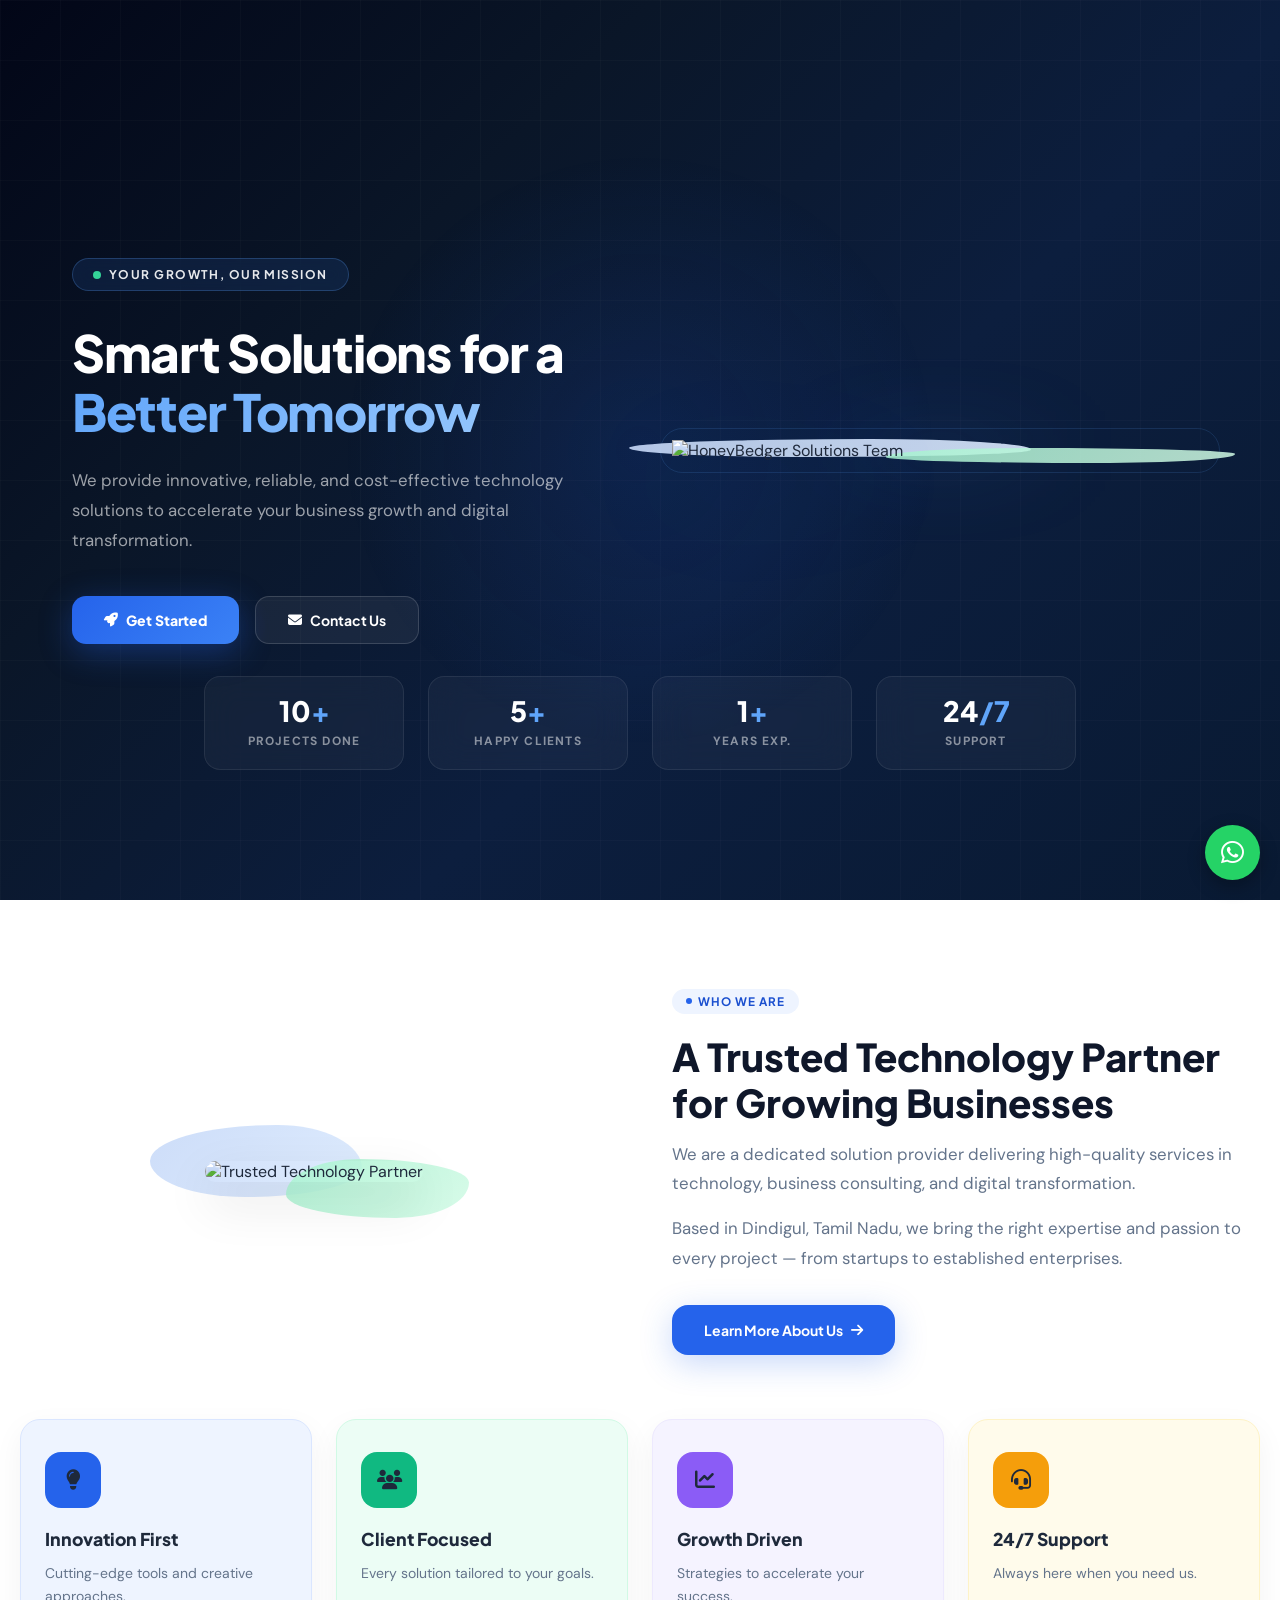
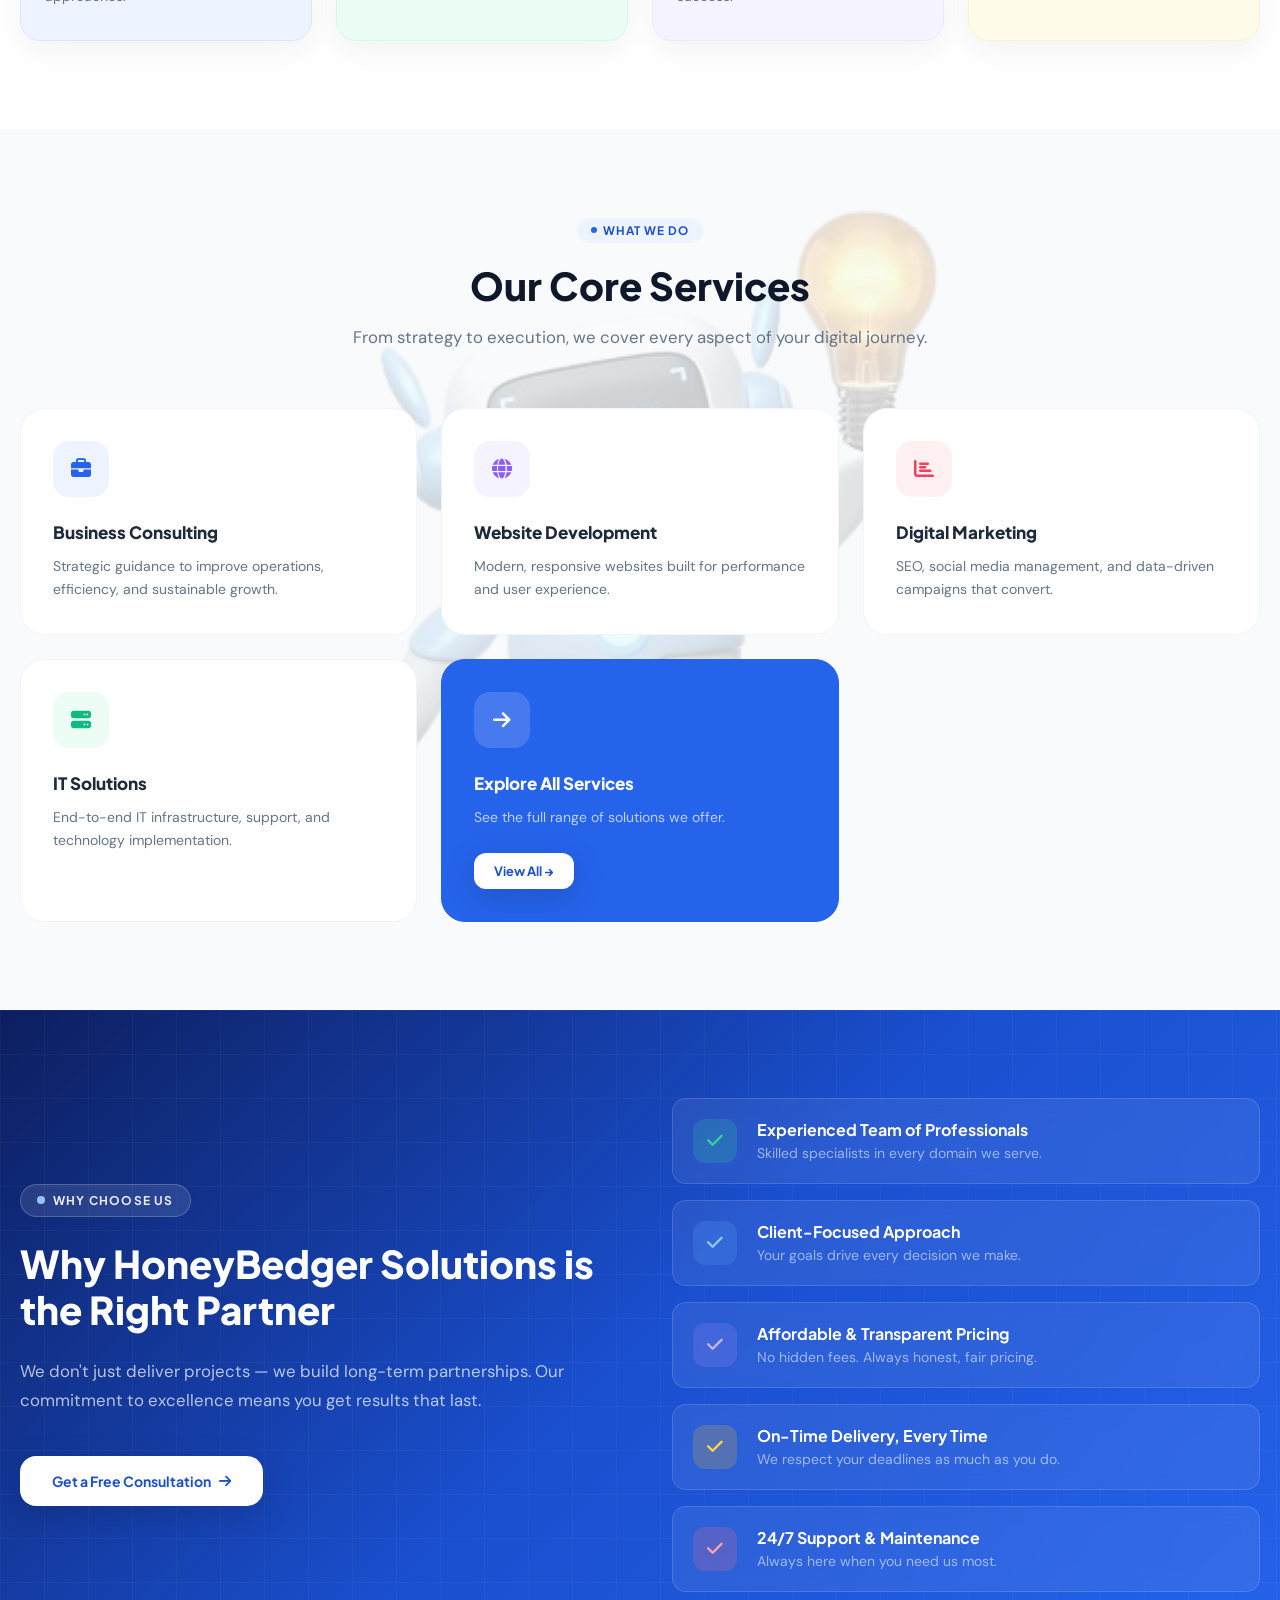
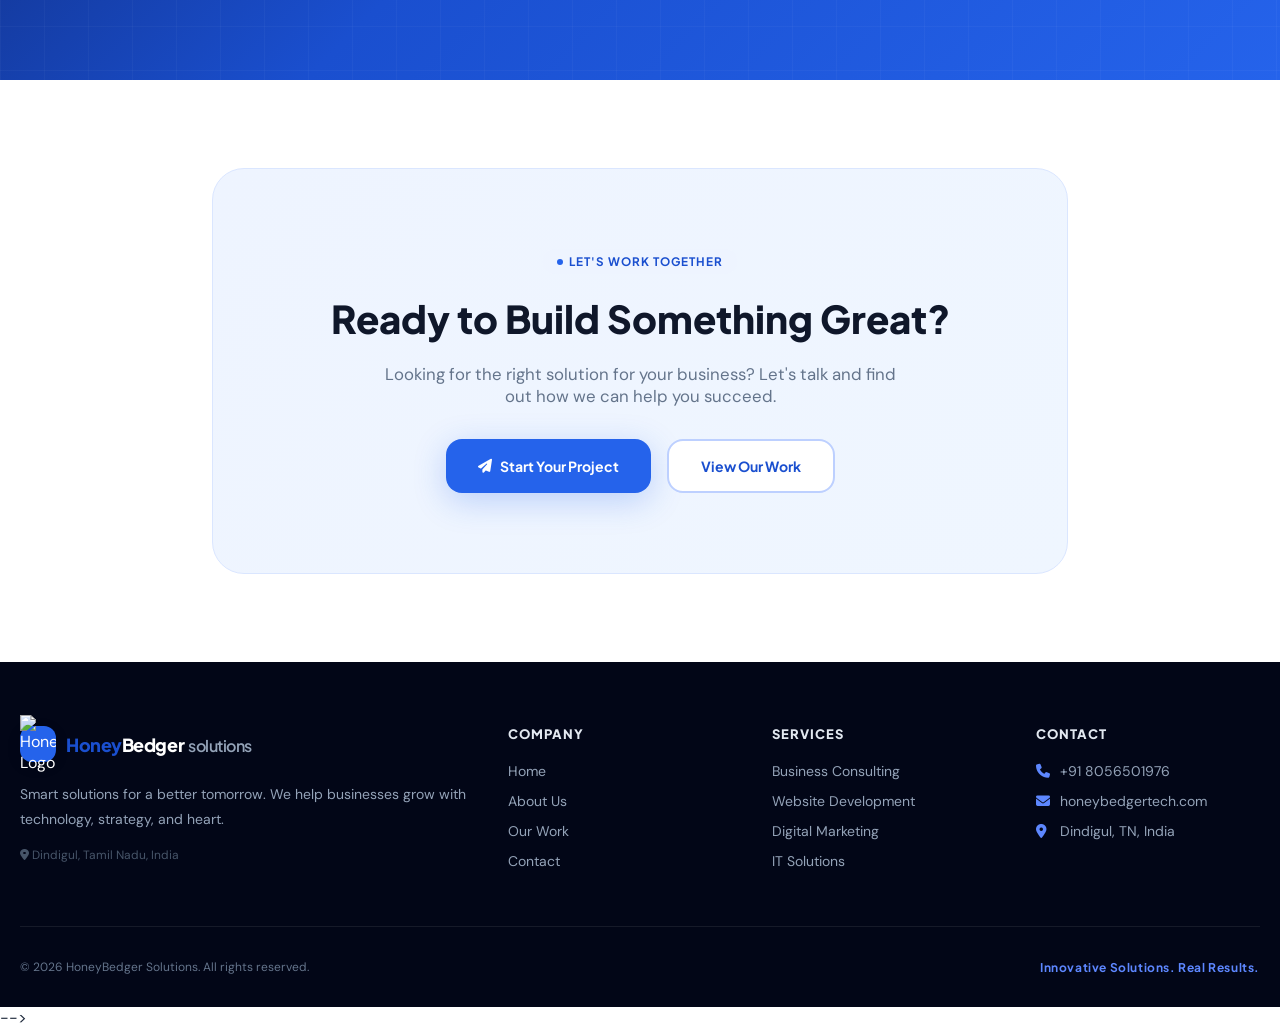
==== commit 47b4af93: "loader Update index.html" ====
--- a/index.html
+++ b/index.html
@@ -332,7 +332,7 @@
   </a>
 
   <!-- ═══ SCRIPTS — at bottom so DOM is ready ═══ -->
-  <script src="js/navbar.js" defer></script>
+  <!-- <script src="js/navbar.js" defer></script>
   <script>
     document.addEventListener('DOMContentLoaded', function () {
       initNavbar('home');
@@ -383,7 +383,62 @@
 
     });
   </script>
+<!-------------------------------  -->
+  <script src="js/navbar.js" defer></script>
+
+<script>
+document.addEventListener('DOMContentLoaded', function () {
+  if (typeof initNavbar === "function") {
+    initNavbar('home');
+  }
+
+  function animateCounters() {
+    const counters = document.querySelectorAll(".stat-num[data-target]");
+
+    counters.forEach(counter => {
+      const target = parseInt(counter.getAttribute("data-target"));
+      const suffix = counter.querySelector("span")?.outerHTML || "";
+
+      let step = 0;
+      const steps = 40;
+      const interval = 1500 / steps;
+
+      const timer = setInterval(() => {
+        step++;
+        const progress = step / steps;
+        const current = Math.round(target * (1 - Math.pow(1 - progress, 2)));
+
+        counter.innerHTML = current + suffix;
+
+        if (step >= steps) {
+          counter.innerHTML = target + suffix;
+          clearInterval(timer);
+        }
+      }, interval);
+    });
+  }
+
+  animateCounters();
+});
+</script>
+
+<script>
+window.addEventListener('load', function () {
+  var el = document.getElementById('loader');
+  if (!el) return;
+
+  setTimeout(function () {
+    el.style.transition = 'opacity 0.5s ease';
+    el.style.opacity = '0';
+
+    setTimeout(function () {
+      el.style.display = 'none';
+    }, 500);
+  }, 300);
+});
+</script>
+  
 
 </body>
 
-</html>
+</html> -->
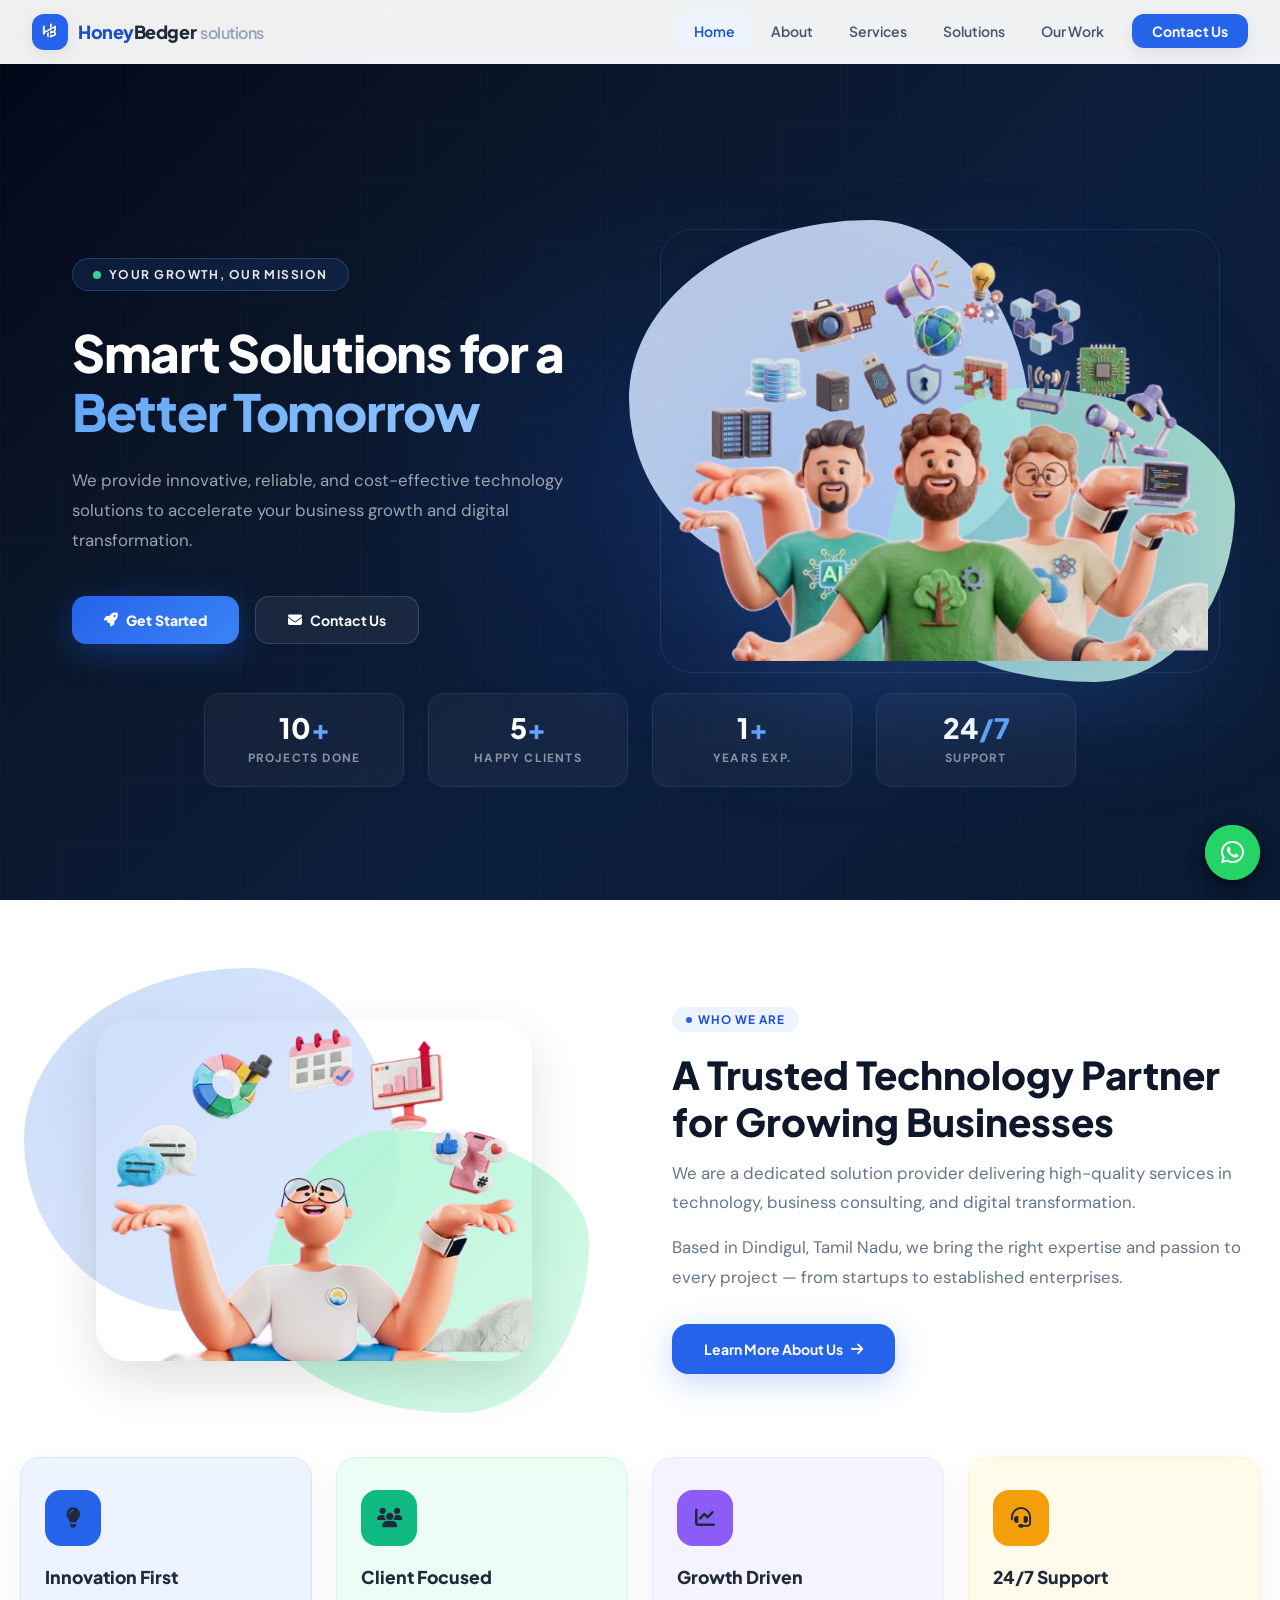
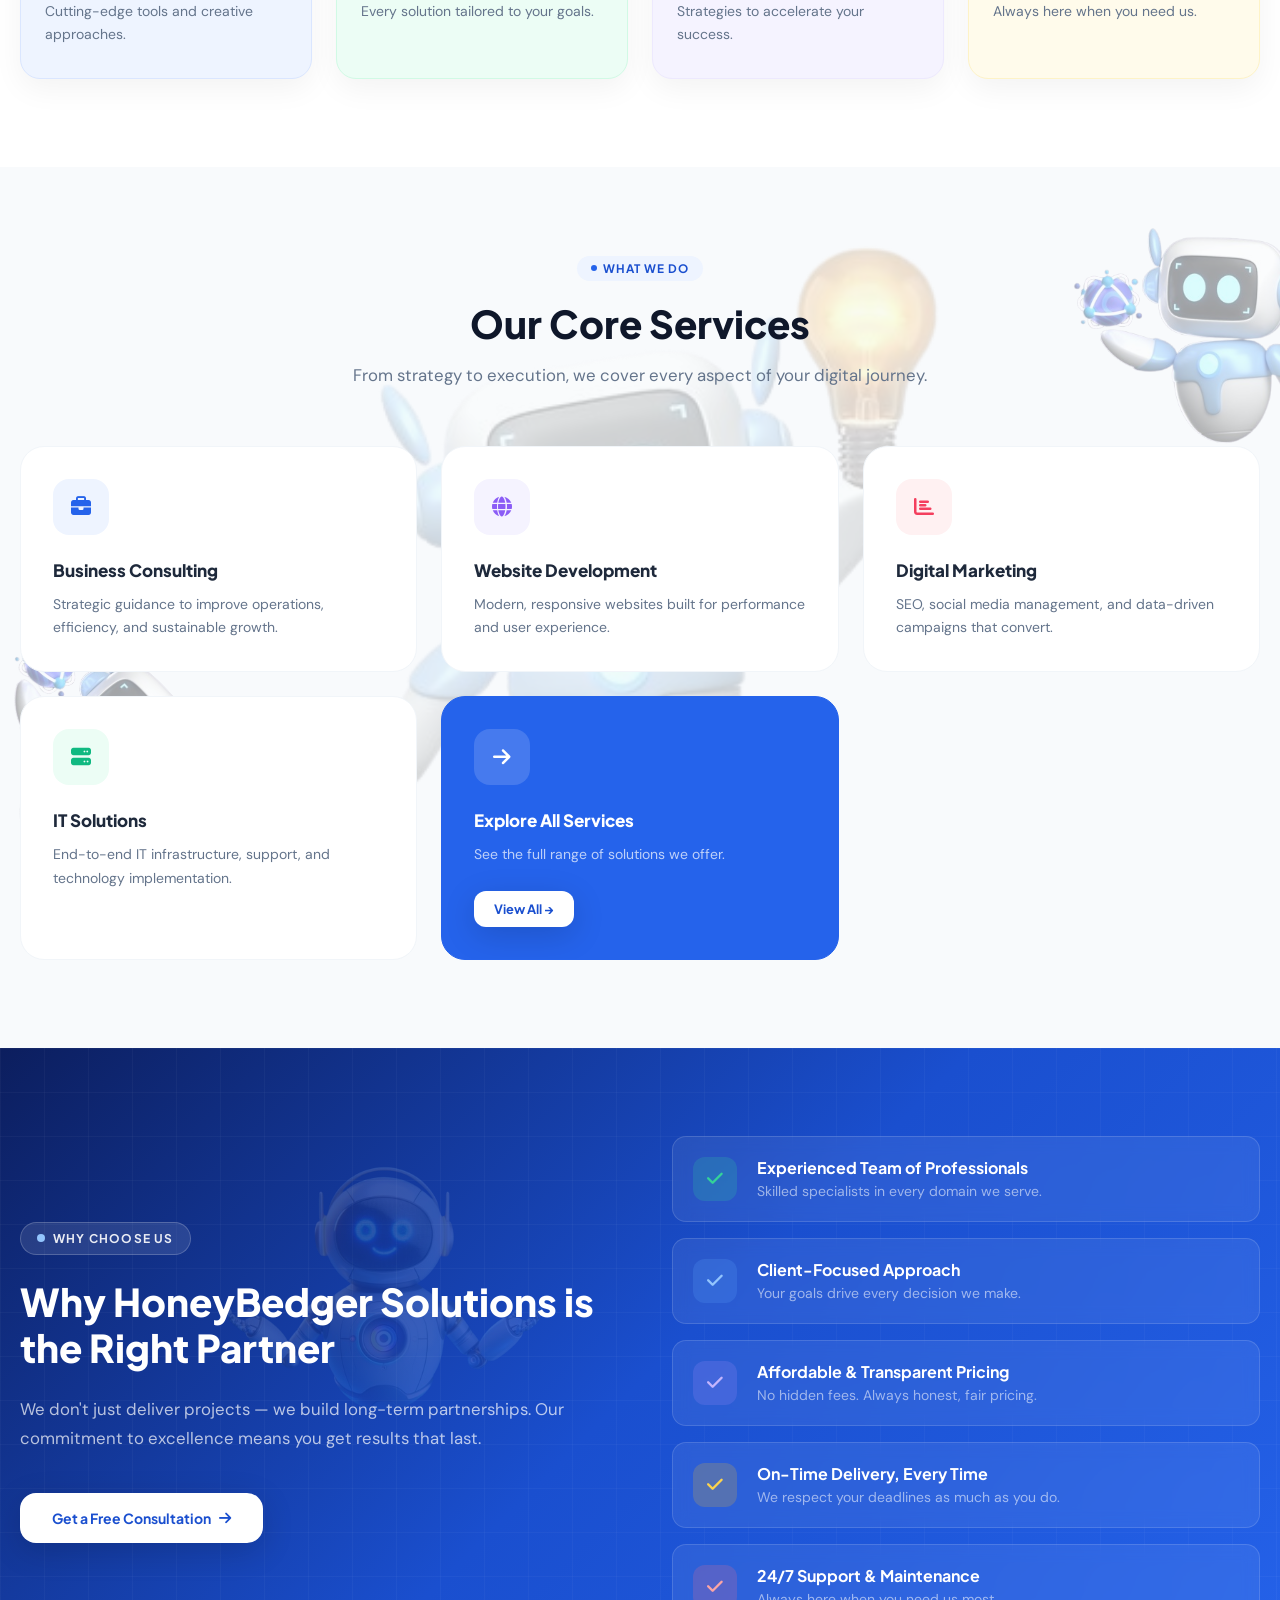
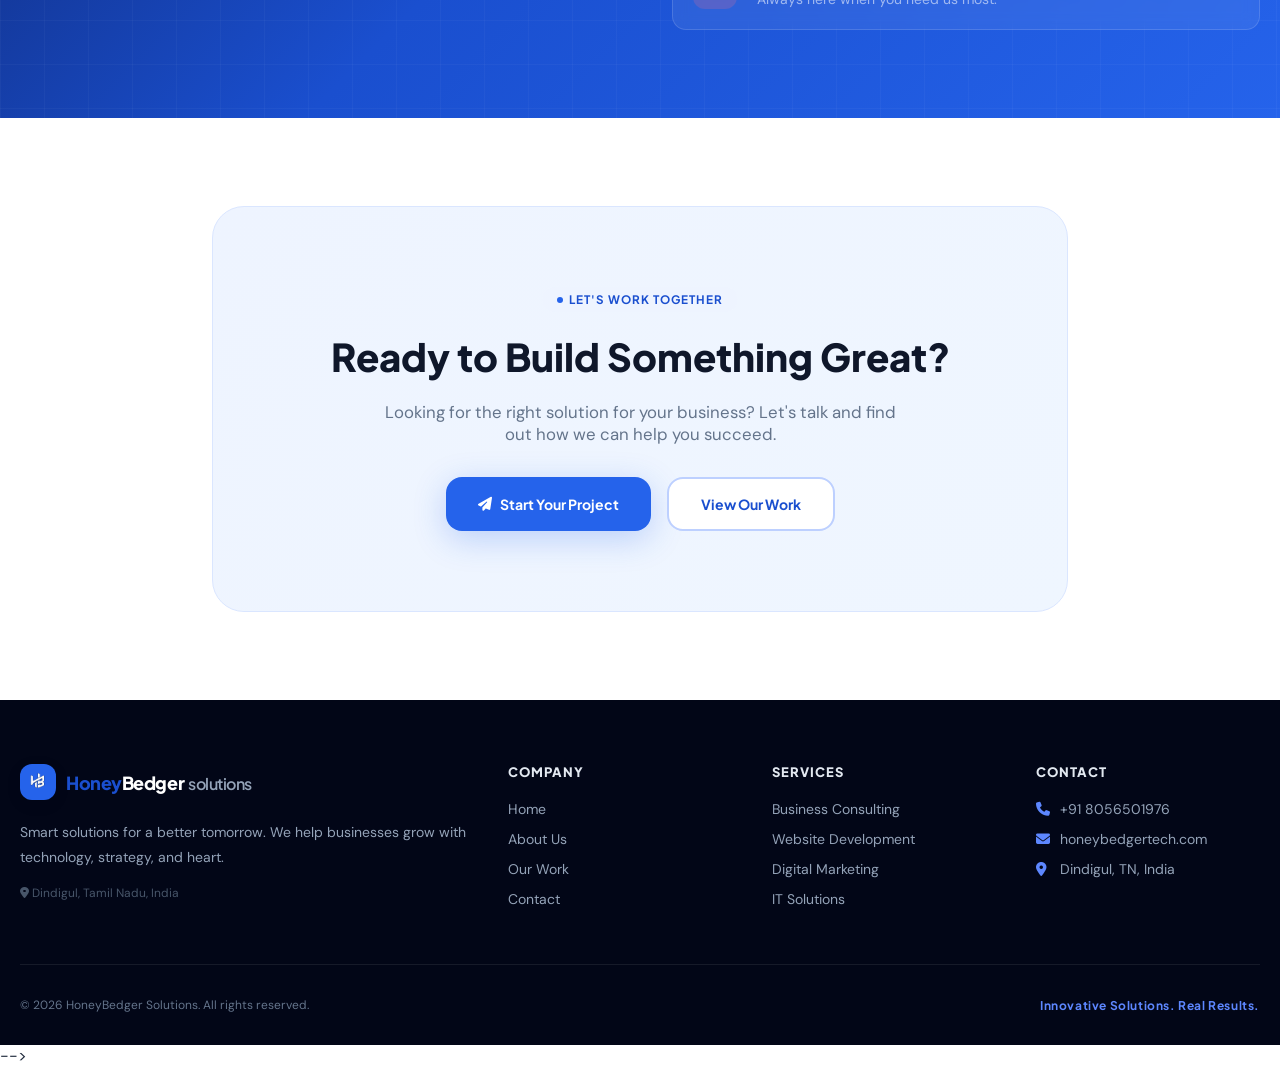
==== commit 1d2e7391: "Update index step 40-100.html" ====
--- a/index.html
+++ b/index.html
@@ -400,7 +400,7 @@
       const suffix = counter.querySelector("span")?.outerHTML || "";
 
       let step = 0;
-      const steps = 40;
+      const steps = 100;
       const interval = 1500 / steps;
 
       const timer = setInterval(() => {
--- a/css/index.css
+++ b/css/index.css
@@ -872,7 +872,7 @@
 
 .why-hand-deco {
   position: absolute;
-  top: -200px;
+  top: -100px;
   left: auto;
   right: 50px;
   width: 350px;
@@ -1060,4 +1060,4 @@
   .svc-grid {
     grid-template-columns: repeat(3, 1fr);
   }
-}+}
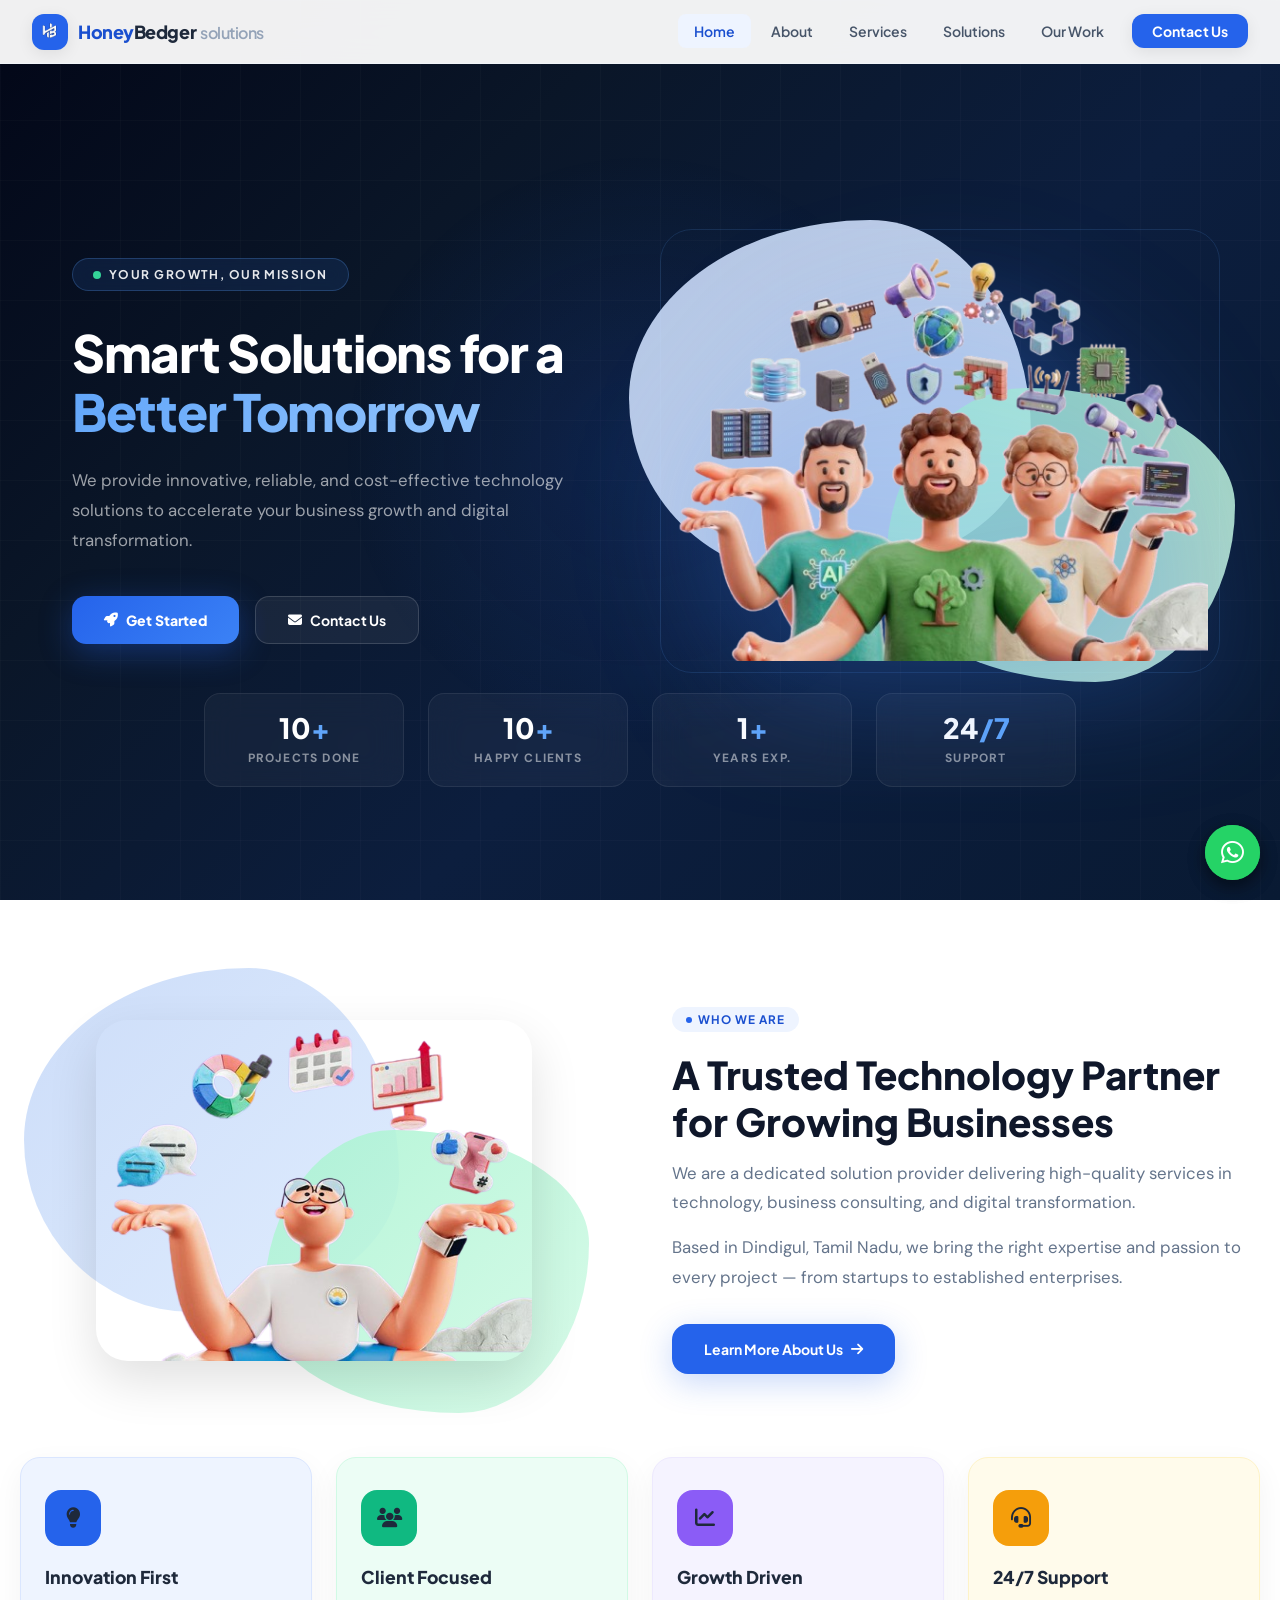
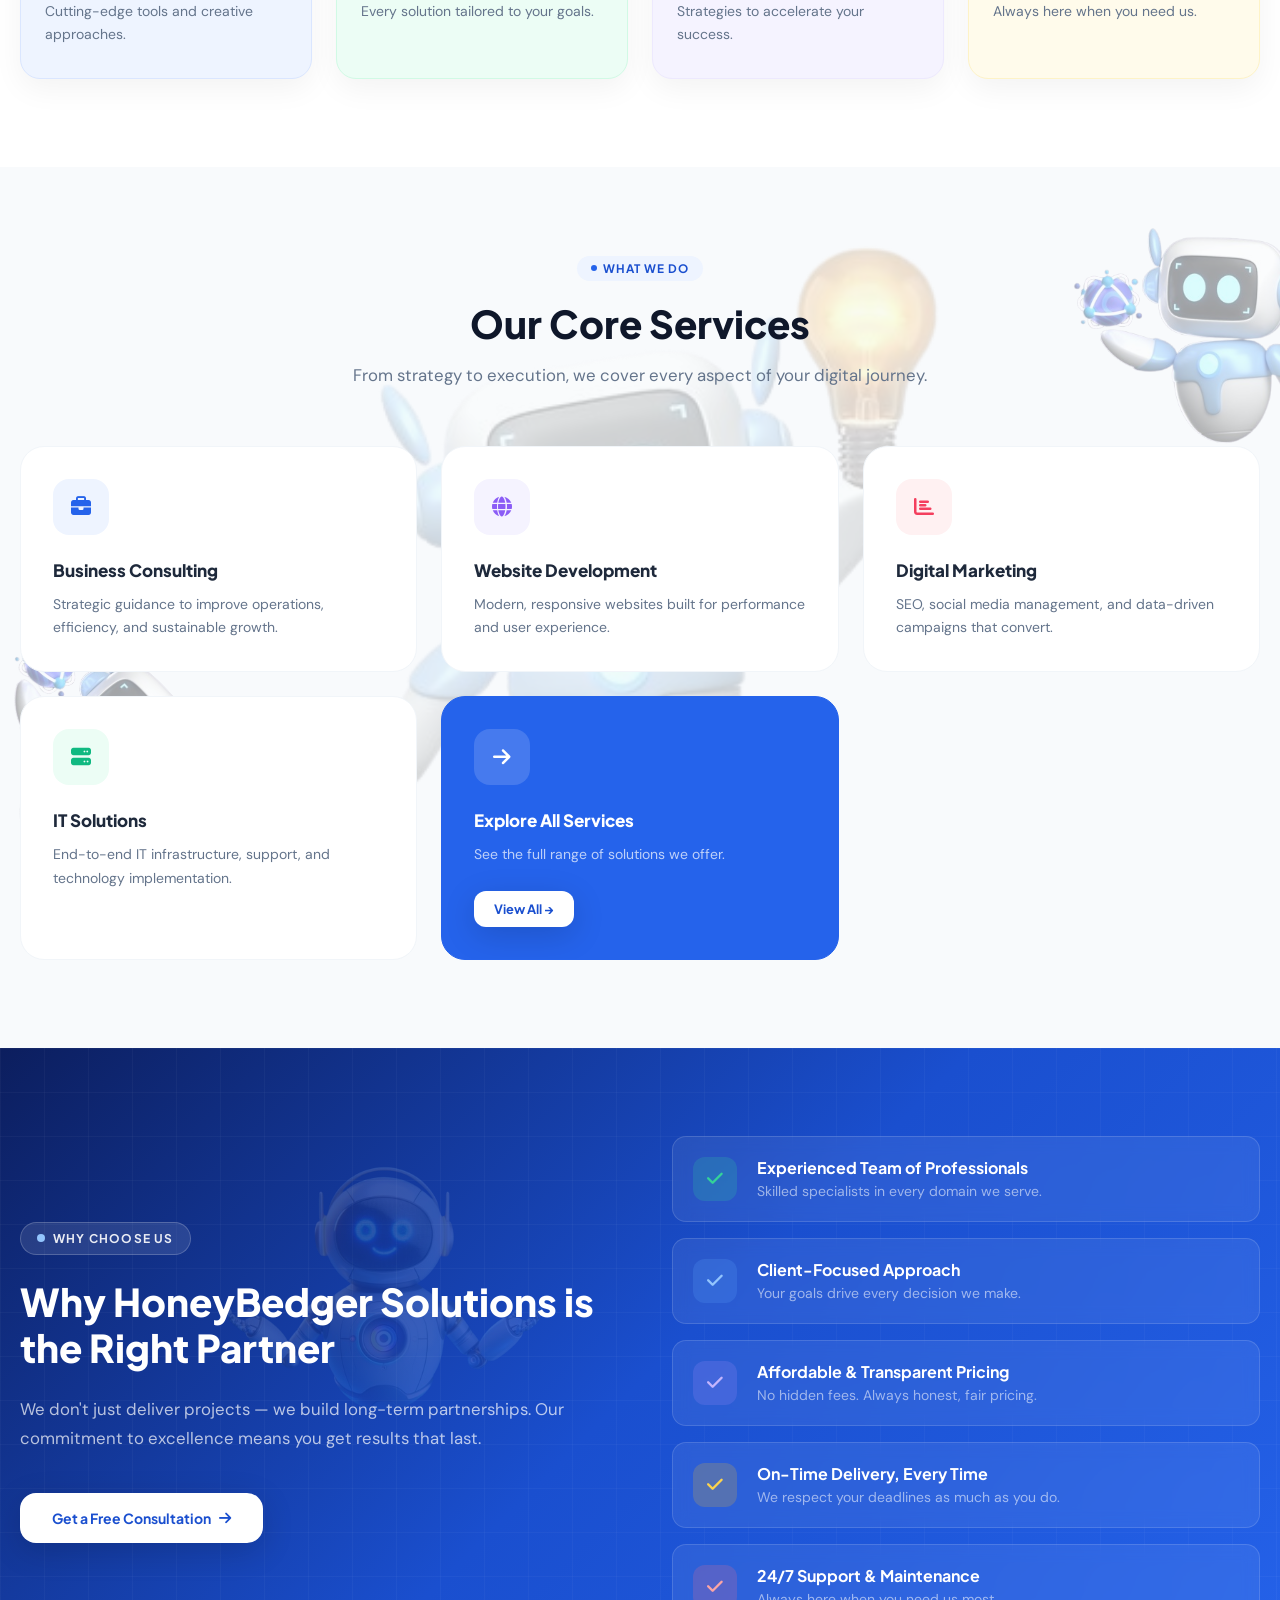
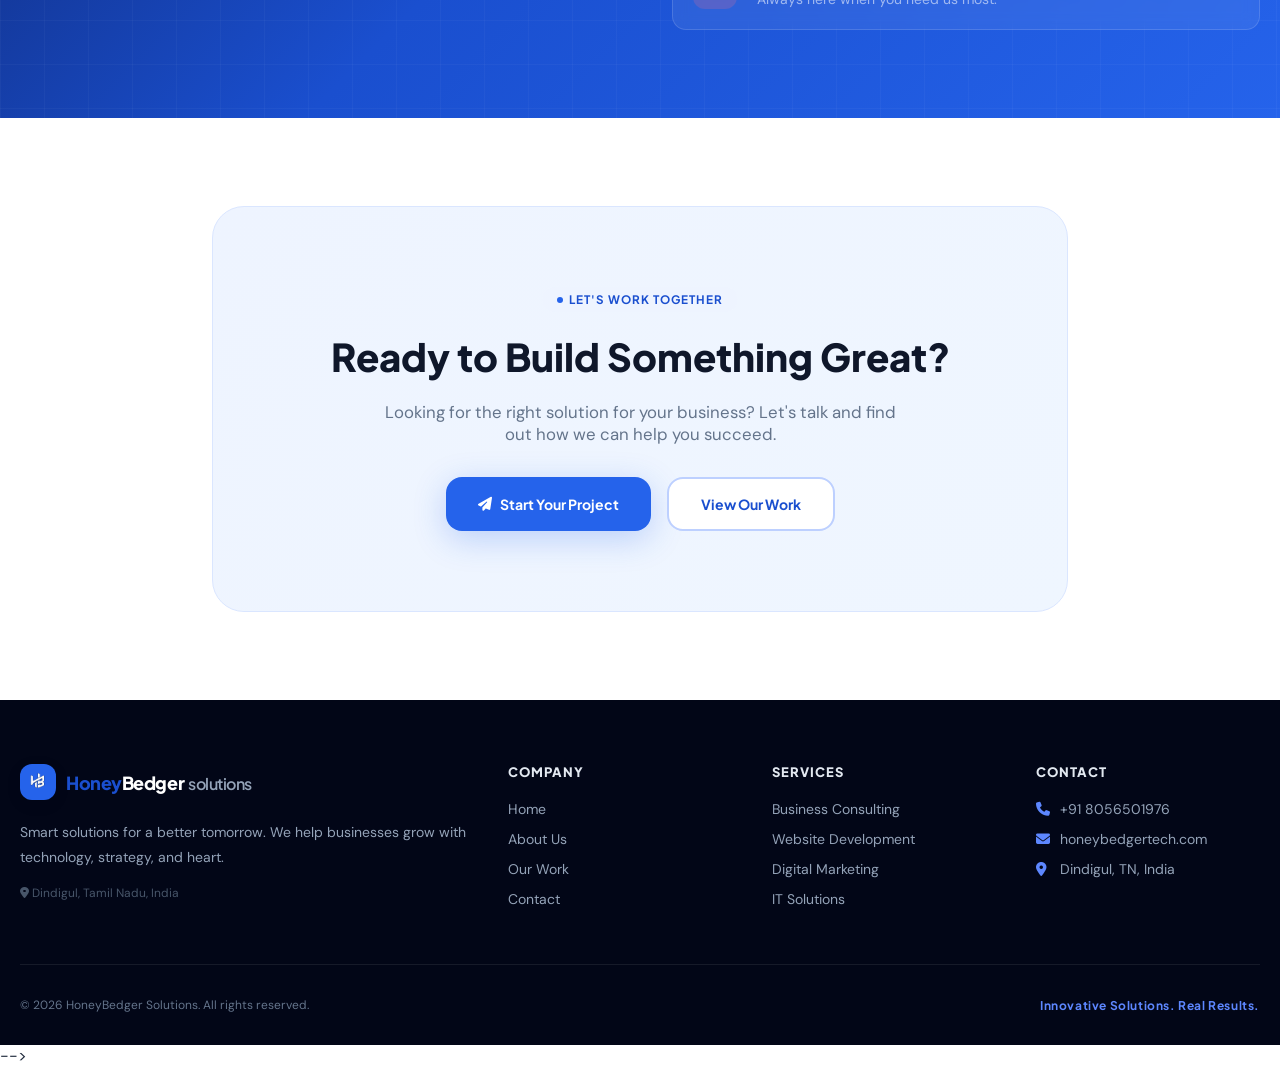
==== commit 1f014df8: "Update index number chnage.html" ====
--- a/index.html
+++ b/index.html
@@ -71,7 +71,7 @@
           <div class="stat-label">Projects Done</div>
         </div>
         <div class="stat-box" role="listitem">
-          <div class="stat-num" data-target="5">0<span>+</span></div>
+          <div class="stat-num" data-target="10">0<span>+</span></div>
           <div class="stat-label">Happy Clients</div>
         </div>
         <div class="stat-box" role="listitem">
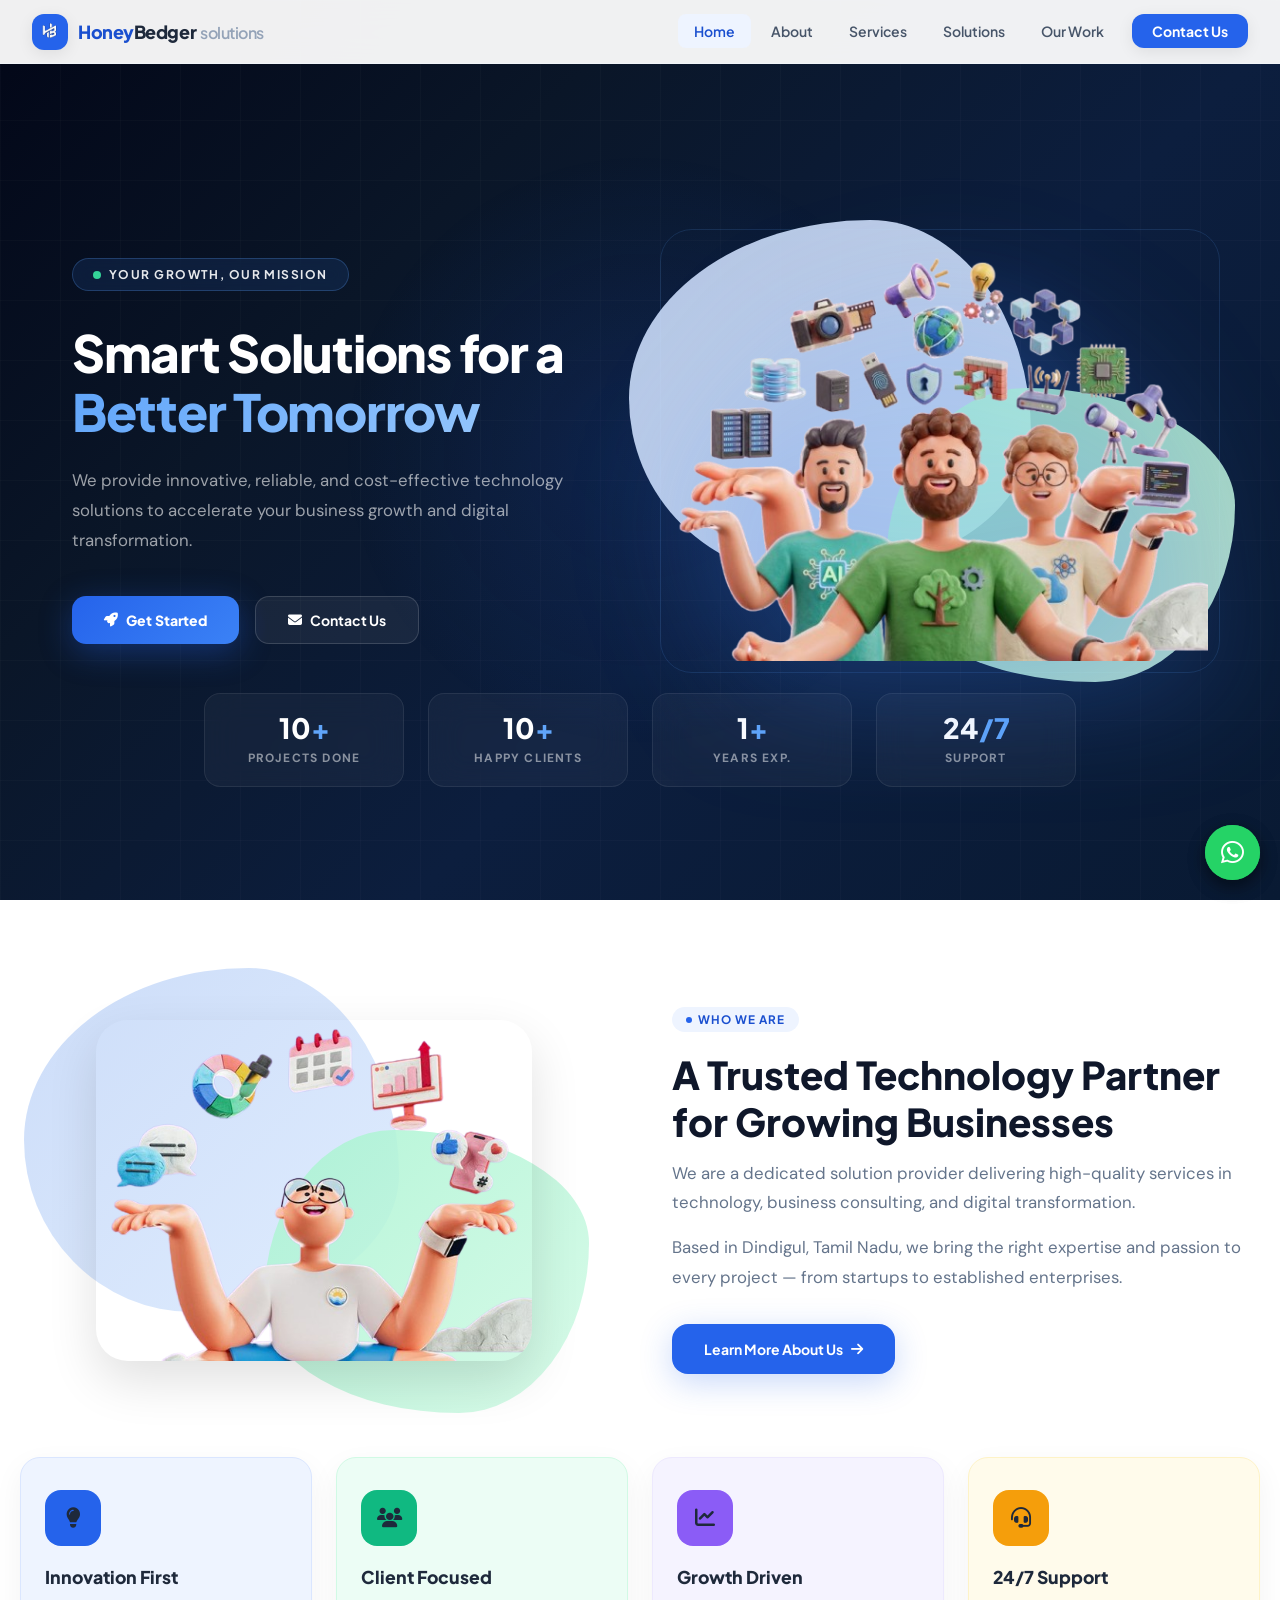
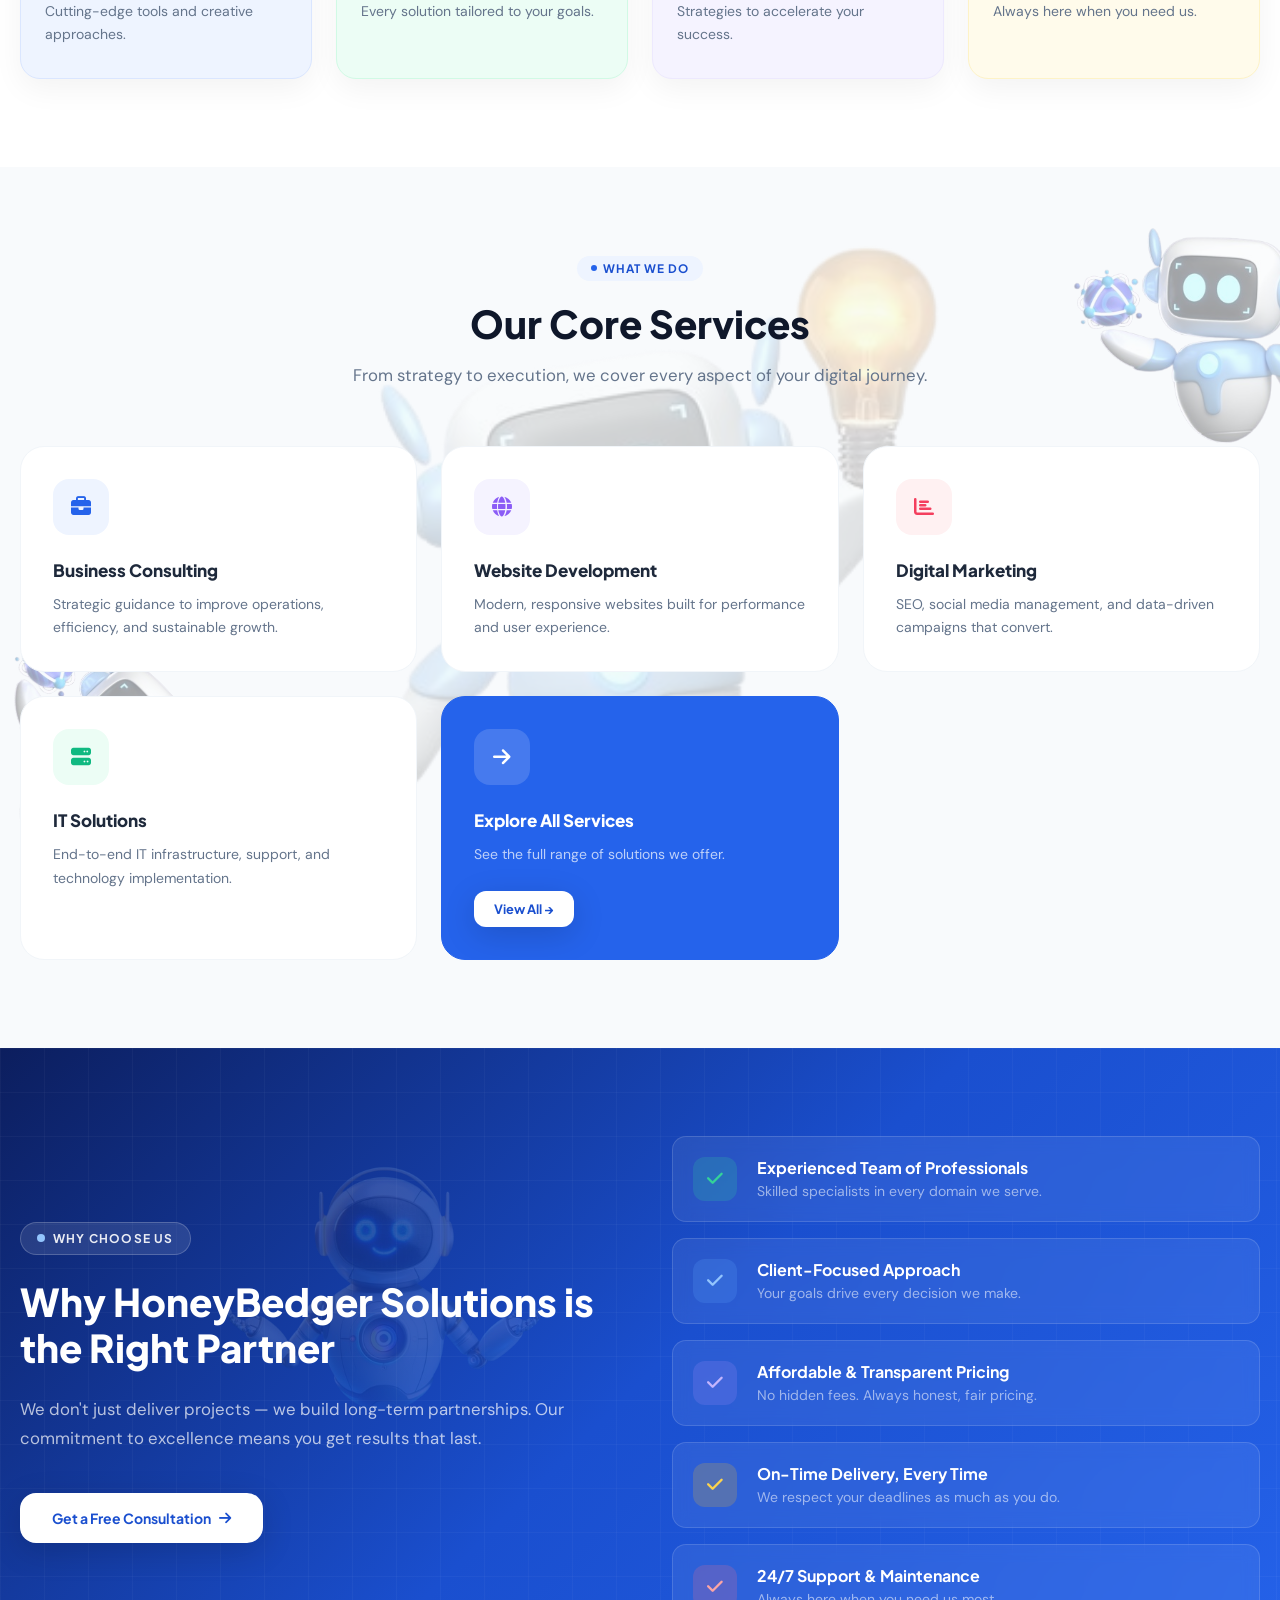
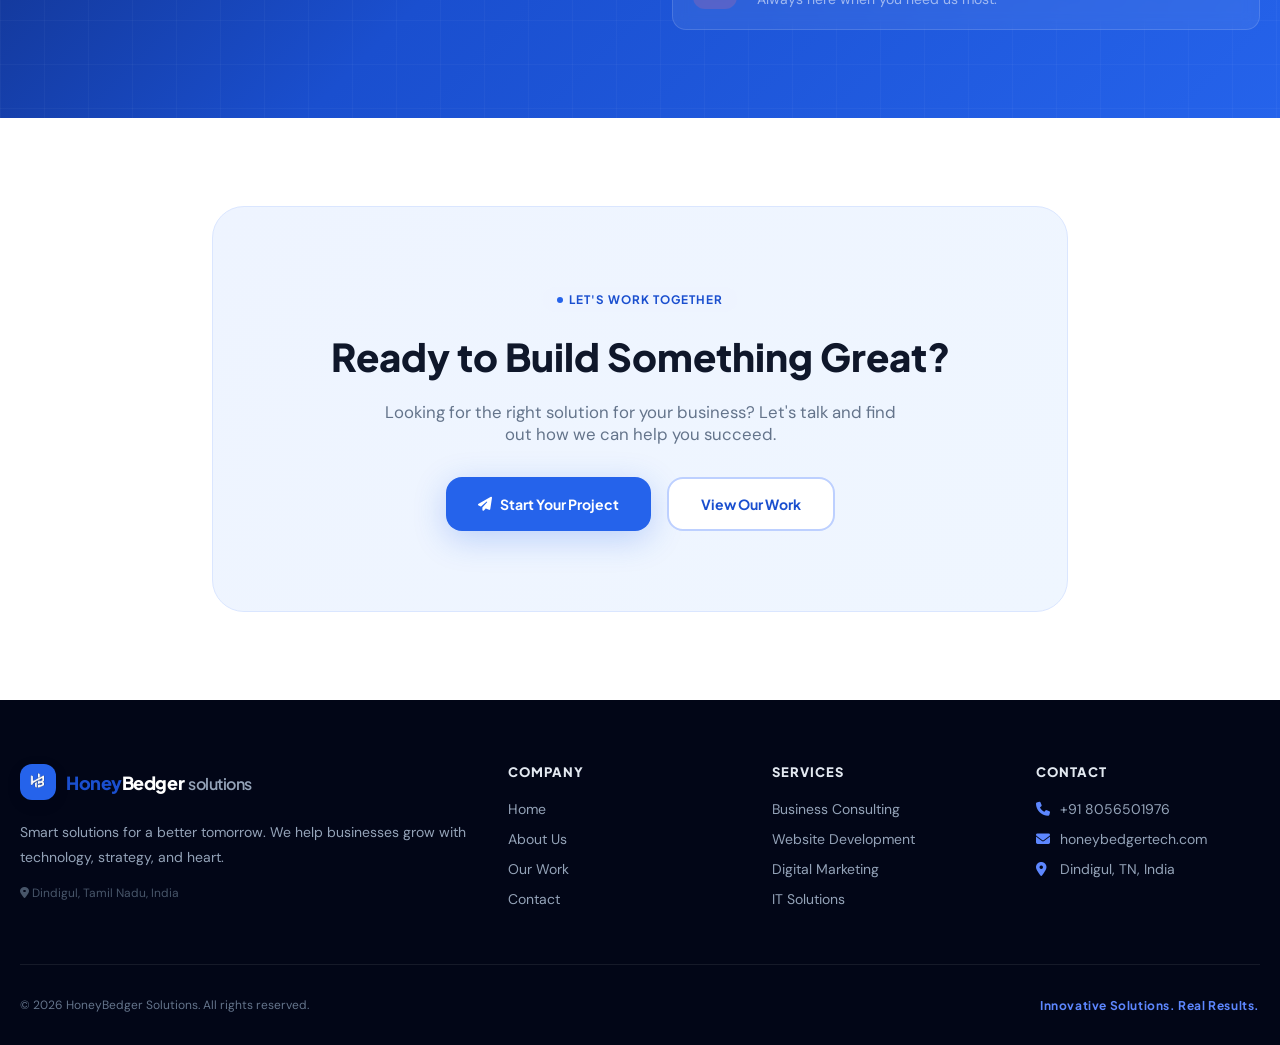
==== commit 51d5105a: "Update index.html" ====
--- a/index.html
+++ b/index.html
@@ -441,4 +441,4 @@
 
 </body>
 
-</html> -->
+</html> 
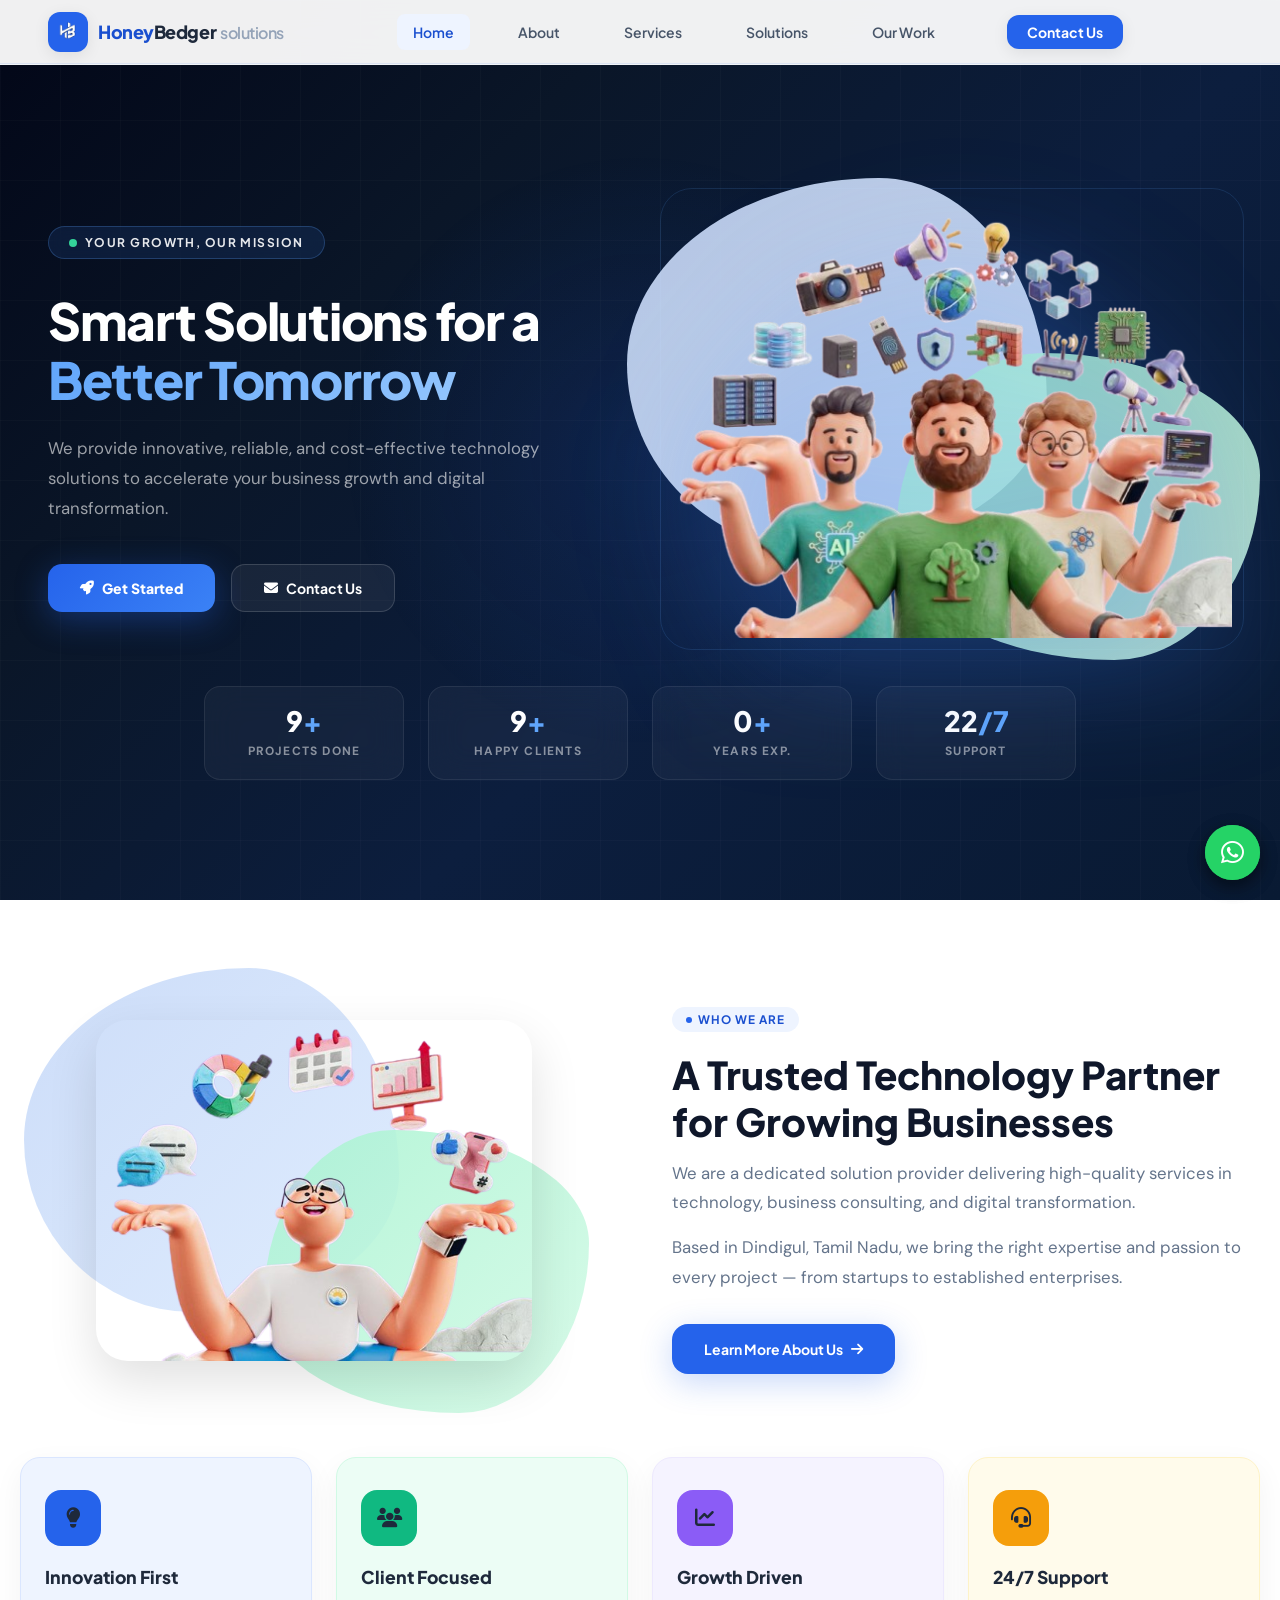
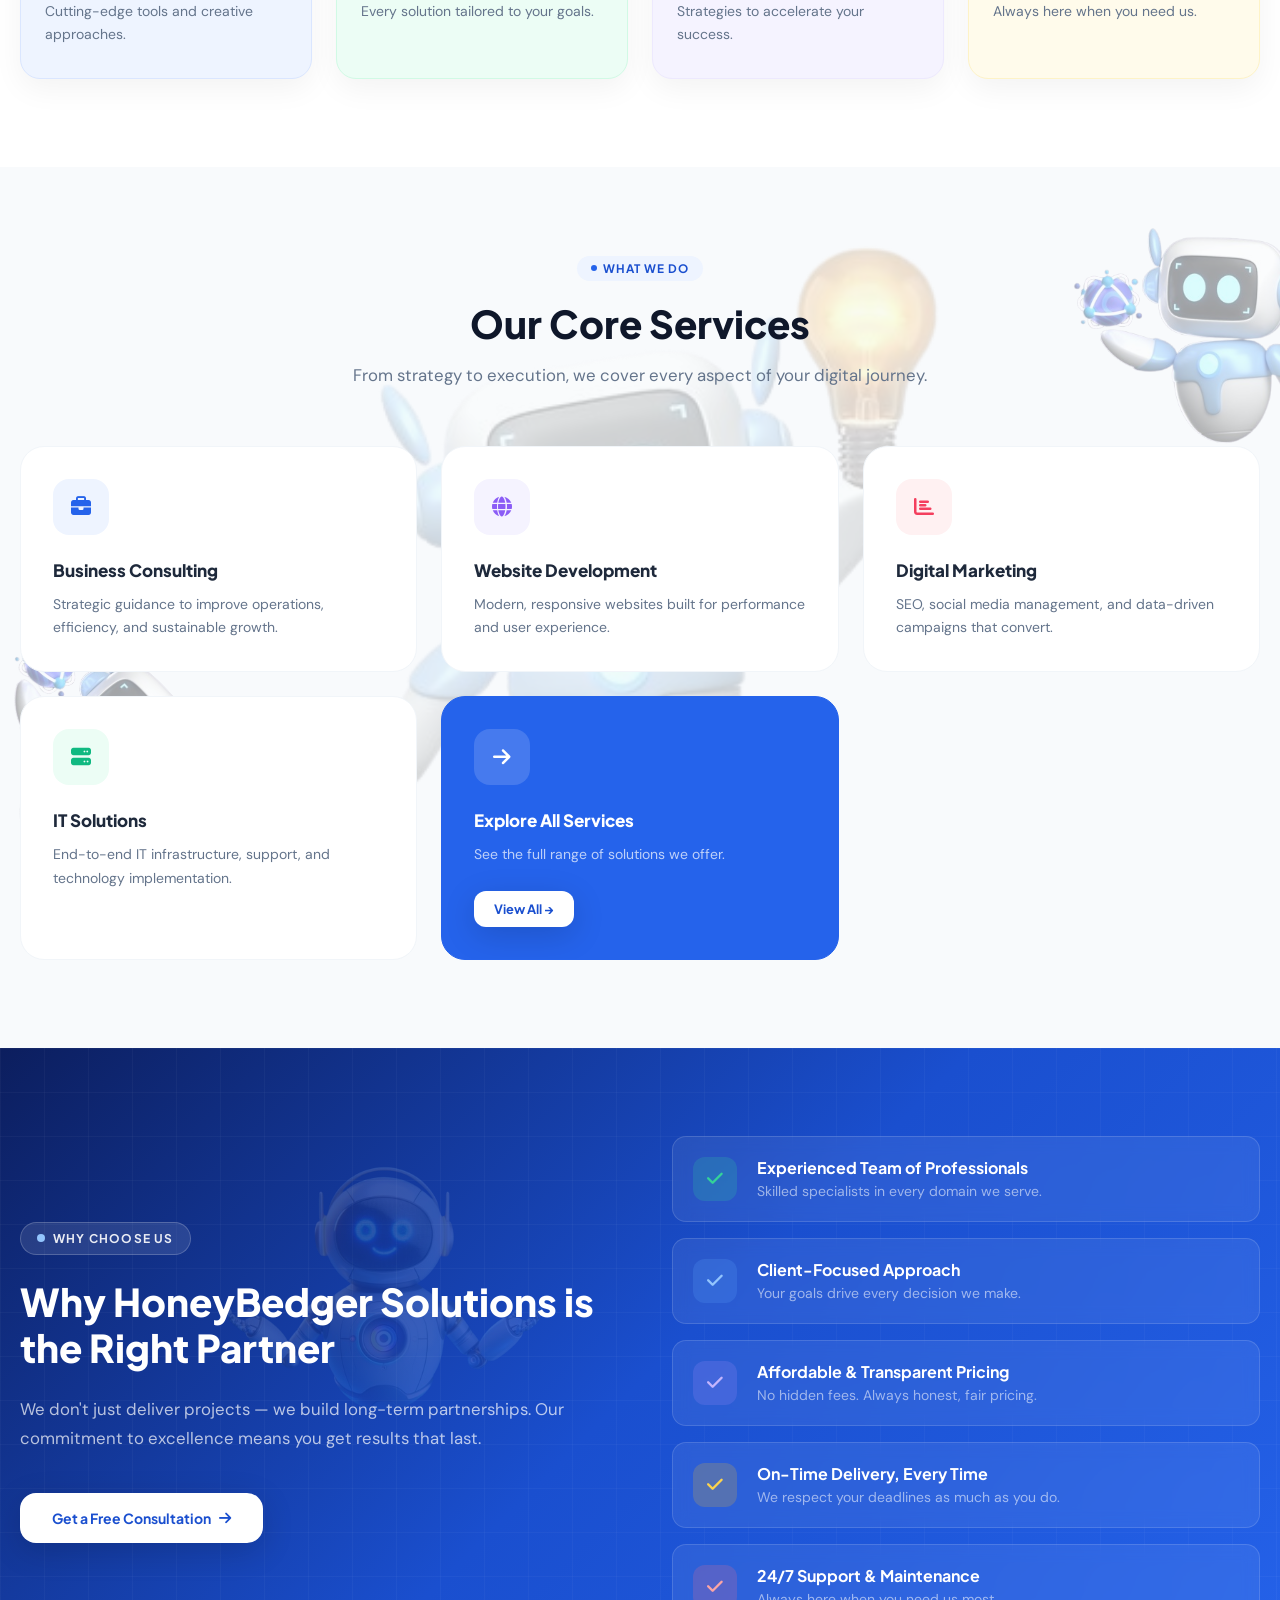
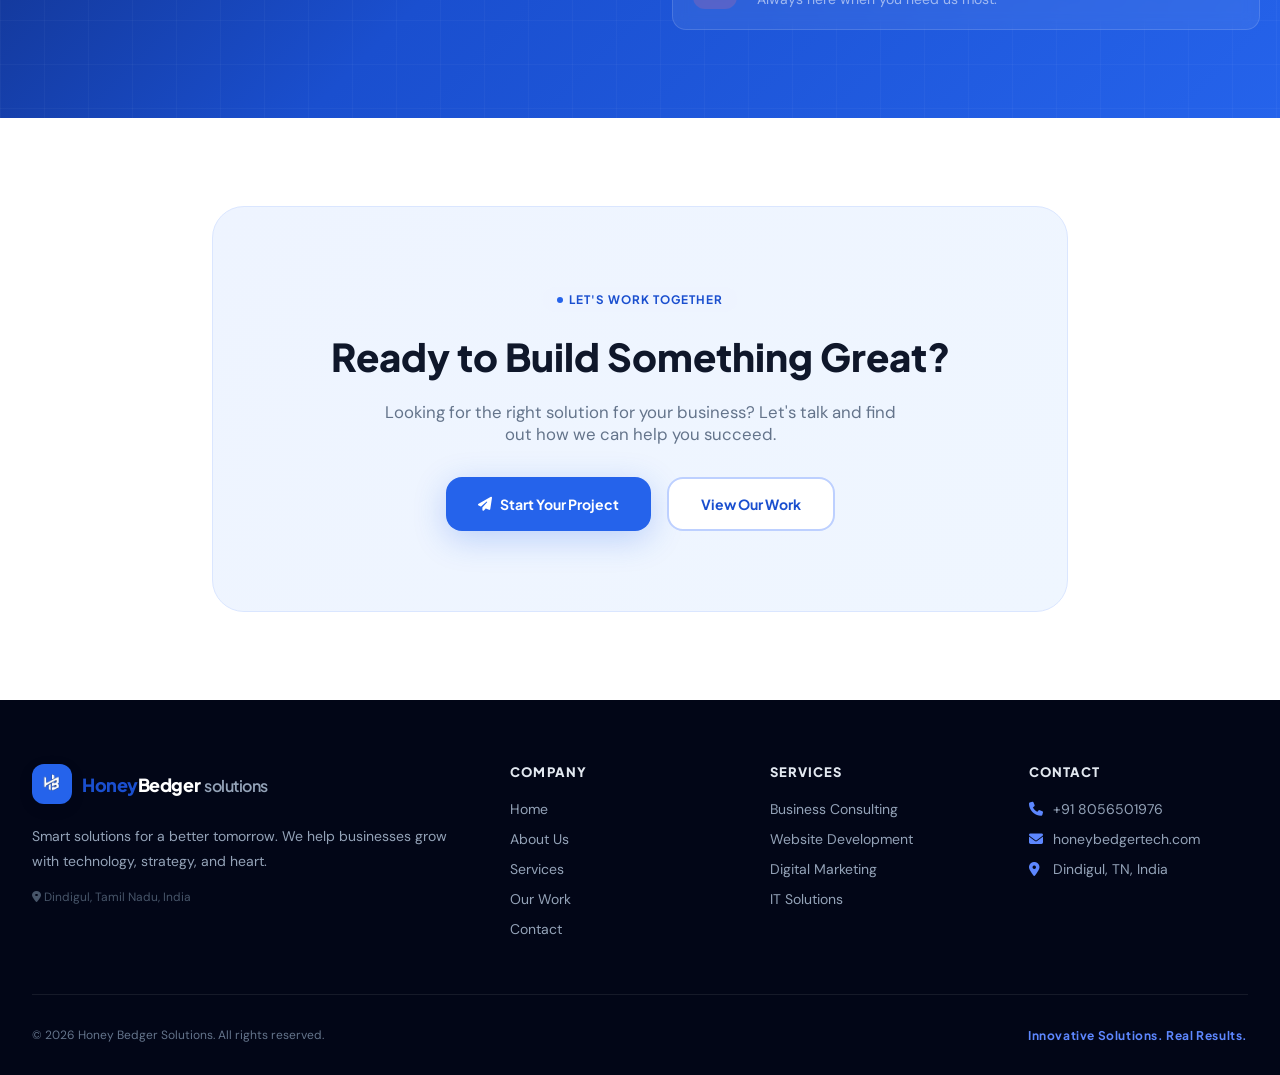
==== commit d382525e: "Update website without videos" ====
--- a/index.html
+++ b/index.html
@@ -5,8 +5,9 @@
   <meta charset="UTF-8" />
   <meta name="viewport" content="width=device-width, initial-scale=1.0" />
   <meta name="description"
-    content="HoneyBedger Solutions – Innovative tech solutions for growing businesses in Tamil Nadu." />
-  <title>Home — HoneyBedger Solutions</title>
+    content="Honey Bedger Solutions – Innovative tech solutions for growing businesses in Tamil Nadu." />
+  <title>Home — Honey Bedger Solutions</title>
+  <link rel="icon" href="images/mylogo.png" type="image/png">
   <link
     href="https://fonts.googleapis.com/css2?family=Plus+Jakarta+Sans:wght@400;500;600;700;800;900&family=DM+Sans:wght@400;500;600&display=swap"
     rel="stylesheet" />
@@ -296,6 +297,7 @@
           <ul>
             <li><a href="index.html">Home</a></li>
             <li><a href="about.html">About Us</a></li>
+            <li><a href="services.html">Services</a></li>
             <li><a href="work.html">Our Work</a></li>
             <li><a href="contact.html">Contact</a></li>
           </ul>
@@ -319,71 +321,19 @@
         </div>
       </div>
       <div class="footer-bottom">
-        <span class="footer-copy">© 2026 HoneyBedger Solutions. All rights reserved.</span>
+        <span class="footer-copy">© 2026 Honey Bedger Solutions. All rights reserved.</span>
         <span class="footer-tag">Innovative Solutions. Real Results.</span>
       </div>
     </div>
   </footer>
 
   <!-- WhatsApp Float -->
-  <a href="https://wa.me/919894611814?text=Hi%20HoneyBedger%20Solutions%2C%20I%20have%20an%20enquiry"
+  <a href="https://wa.me/918056501976?text=Hi%20HoneyBedger%20Solutions%2C%20I%20have%20an%20enquiry"
      class="whatsapp-float" target="_blank" rel="noopener noreferrer" aria-label="Chat on WhatsApp">
     <i class="fa-brands fa-whatsapp"></i>
   </a>
 
-  <!-- ═══ SCRIPTS — at bottom so DOM is ready ═══ -->
-  <!-- <script src="js/navbar.js" defer></script>
-  <script>
-    document.addEventListener('DOMContentLoaded', function () {
-      initNavbar('home');
-    });
-  </script>
-  <script src="js/loader.js" defer></script>
-
-  <script>
-    document.addEventListener("DOMContentLoaded", function () {
-
-      function animateCounters() {
-        const counters = document.querySelectorAll(".stat-num[data-target]");
-        counters.forEach(counter => {
-          const target = parseInt(counter.getAttribute("data-target"));
-          const suffix = counter.querySelector("span").outerHTML;
-          const duration = 1500;
-          const steps = 40;
-          const interval = duration / steps;
-          let step = 0;
-
-          const timer = setInterval(() => {
-            step++;
-            const progress = step / steps;
-            const current = Math.round(target * (1 - Math.pow(1 - progress, 2)));
-            counter.innerHTML = current + suffix;
-            if (step >= steps) {
-              counter.innerHTML = target + suffix;
-              clearInterval(timer);
-            }
-          }, interval);
-        });
-      }
-
-      const loaderEl = document.getElementById("loader");
-      if (loaderEl) {
-        const observer = new MutationObserver(() => {
-          const style = window.getComputedStyle(loaderEl);
-          if (style.display === "none" || style.opacity === "0" || loaderEl.classList.contains("hidden")) {
-            observer.disconnect();
-            animateCounters();
-          }
-        });
-        observer.observe(loaderEl, { attributes: true, attributeFilter: ["style", "class"] });
-        setTimeout(animateCounters, 3000);
-      } else {
-        animateCounters();
-      }
-
-    });
-  </script>
-<!-------------------------------  -->
+
   <script src="js/navbar.js" defer></script>
 
 <script>
@@ -394,31 +344,45 @@
 
   function animateCounters() {
     const counters = document.querySelectorAll(".stat-num[data-target]");
+    const duration = 2500;
 
     counters.forEach(counter => {
-      const target = parseInt(counter.getAttribute("data-target"));
-      const suffix = counter.querySelector("span")?.outerHTML || "";
-
-      let step = 0;
-      const steps = 100;
-      const interval = 1500 / steps;
-
-      const timer = setInterval(() => {
-        step++;
-        const progress = step / steps;
-        const current = Math.round(target * (1 - Math.pow(1 - progress, 2)));
-
-        counter.innerHTML = current + suffix;
-
-        if (step >= steps) {
-          counter.innerHTML = target + suffix;
-          clearInterval(timer);
+      const target = Number(counter.getAttribute("data-target"));
+      const numberNode = counter.firstChild;
+      let startTime = null;
+
+      numberNode.nodeValue = "0";
+
+      function updateCounter(timestamp) {
+        if (startTime === null) startTime = timestamp;
+
+        const progress = Math.min((timestamp - startTime) / duration, 1);
+        const easedProgress = 1 - Math.pow(1 - progress, 3);
+        numberNode.nodeValue = String(Math.floor(target * easedProgress));
+
+        if (progress < 1) {
+          requestAnimationFrame(updateCounter);
+        } else {
+          numberNode.nodeValue = String(target);
         }
-      }, interval);
+      }
+
+      requestAnimationFrame(updateCounter);
     });
   }
 
-  animateCounters();
+  const statsSection = document.querySelector(".hero-stats");
+
+  if (statsSection) {
+    const statsObserver = new IntersectionObserver((entries, observer) => {
+      if (!entries[0].isIntersecting) return;
+
+      observer.disconnect();
+      animateCounters();
+    }, { threshold: 0.25 });
+
+    statsObserver.observe(statsSection);
+  }
 });
 </script>
 
--- a/css/shared.css
+++ b/css/shared.css
@@ -6,8 +6,9 @@
 
 /* ── 1. RESET & BASE ── */
 *, *::before, *::after { box-sizing: border-box; margin: 0; padding: 0; }
-html  { scroll-behavior: smooth; }
-body  { font-family: 'DM Sans', sans-serif; color: #1e293b; background: #fff; -webkit-font-smoothing: antialiased; overflow-x: hidden; }
+html  { scroll-behavior: smooth; width: 100%; max-width: 100%; }
+body  { font-family: 'DM Sans', sans-serif; color: #1e293b; background: #fff; -webkit-font-smoothing: antialiased; width: 100%; max-width: 100%; }
+main, header, nav, section, footer { max-width: 100%; }
 h1, h2, h3, h4, h5, h6 { font-family: 'Plus Jakarta Sans', sans-serif; }
 a   { text-decoration: none; color: inherit; }
 ul  { list-style: none; }
@@ -131,7 +132,7 @@
 
 
 /* ── 3. LAYOUT HELPERS ── */
-.container { max-width: 1280px; margin: 0 auto; padding: 0 1.25rem; }
+.container { width: 100%; max-width: 1280px; margin-inline: auto; padding-inline: 1.25rem; }
 .section    { padding: 5.5rem 0; }
 .section-sm { padding: 3.5rem 0; }
 .two-col     { display: grid; grid-template-columns: 1fr;       gap: 4rem; align-items: center; }
@@ -141,39 +142,84 @@
 
 /* ── 4. NAVBAR ── */
 .navbar {
+ 
   position: fixed; top: 0; left: 0; right: 0; z-index: 100;
-  height: 4rem; background: rgba(255,255,255,.94);
+  width: 100%; height: 4rem; background: rgba(255,255,255,.94);
   backdrop-filter: blur(20px); -webkit-backdrop-filter: blur(20px);
   border-bottom: 1px solid rgba(37,99,235,.1);
 }
+/* .navbar-inner {
+  width: 100%; max-width: 1440px; margin: 0 auto; padding-inline: 1.25rem;
+  height: 100%; display: flex; align-items: center; justify-content: space-between;
+  gap: 1.5rem; min-width: 0;
+} */
+
+/* .navbar-inner {
+  width: calc(100% - 96px);
+  max-width: 1440px;
+  margin: 0 auto;
+  padding: 0;
+
+  height: 100%;
+  display: flex;
+  align-items: center;
+  justify-content: space-between;
+
+  gap: 24px;
+} */
+
 .navbar-inner {
-  max-width: 1280px; margin: 0 auto; padding: 0 1.25rem;
-  height: 100%; display: flex; align-items: center; justify-content: space-between;
-}
-.logo { display: flex; align-items: center; gap: .625rem; }
+  width: 100%;
+  max-width: 1280px;
+  margin: 0 auto;
+  padding: 0 24px;
+  height: 100%;
+  display: flex;
+  align-items: center;
+  justify-content: space-between;
+}
+
+.logo {
+  display: flex; align-items: center; gap: .625rem;
+  flex-shrink: 0; line-height: 1;
+}
 .logo-icon {
-  width: 2.25rem; height: 2.25rem; background: var(--brand-500);
+  width: 40px; height: 40px; background: var(--brand-500);
   border-radius: .75rem; display: flex; align-items: center; justify-content: center;
+  flex: 0 0 40px; overflow: hidden;
   box-shadow: var(--shadow-md); transition: var(--transition);
 }
 .logo-icon:hover { background: var(--brand-600); }
 .logo-icon i { color: #fff; font-size: .875rem; }
-.logo-text { font-family: 'Plus Jakarta Sans', sans-serif; font-weight: 900; font-size: 1.125rem; letter-spacing: -.025em; }
+.logo-img { display: block; width: 100%; height: 100%; object-fit: contain; }
+.logo-text {
+  display: flex; align-items: baseline;
+  font-family: 'Plus Jakarta Sans', sans-serif; font-weight: 900;
+  font-size: 1.125rem; letter-spacing: -.025em; white-space: nowrap;
+}
 .logo-text .part-a { color: var(--brand-600); }
 .logo-text .part-b { color: var(--slate-800); }
 .logo-text .part-c { color: var(--slate-400); font-weight: 600; font-size: 1rem; margin-left: .25rem; }
-.nav-links { display: none; align-items: center; gap: .25rem; }
+.nav-links {
+  display: none; align-items: center; justify-content: flex-end; gap: .25rem;
+  min-width: 0; margin-left: auto;
+}
+.nav-links li { display: flex; align-items: center; }
 .nav-link {
-  padding: .5rem 1rem; border-radius: var(--radius-sm);
+  display: flex; align-items: center; justify-content: center;
+  padding: .5rem 1rem; border-radius: var(--radius-sm); line-height: 1.25rem;
+  white-space: nowrap;
   font-family: 'Plus Jakarta Sans', sans-serif; font-weight: 600; font-size: .875rem;
   color: var(--slate-600); transition: var(--transition);
 }
 .nav-link:hover, .nav-link.active { color: var(--brand-600); background: var(--brand-50); }
 .nav-cta {
+  display: flex; align-items: center; justify-content: center;
   padding: .5rem 1.25rem; background: var(--brand-500); color: #fff;
   border-radius: .75rem; font-family: 'Plus Jakarta Sans', sans-serif;
   font-weight: 700; font-size: .875rem; margin-left: .5rem;
   box-shadow: var(--shadow-md); transition: var(--transition); position: relative; overflow: hidden;
+  white-space: nowrap; flex-shrink: 0;
 }
 .nav-cta:hover { background: var(--brand-600); }
 .nav-cta::after, .nav-cta.active { background: var(--brand-600); }
@@ -268,8 +314,8 @@
 .cta-btns { display: flex; flex-wrap: wrap; gap: 1rem; justify-content: center; }
 
 /* ── 11. FOOTER ── */
-footer { background: var(--slate-950); color: #fff; padding: 4rem 1.25rem 2rem; }
-.footer-inner  { max-width: 1280px; margin: 0 auto; }
+footer { background: var(--slate-950); color: #fff; padding: 4rem 0 2rem; }
+.footer-inner  { width: 100%; max-width: 1280px; margin-inline: auto; padding-inline: 1.25rem; }
 .footer-grid   { display: grid; grid-template-columns: 1fr; gap: 2.5rem; margin-bottom: 3.5rem; }
 .footer-logo   { display: flex; align-items: center; gap: .625rem; margin-bottom: 1.25rem; }
 .footer-desc   { color: var(--slate-400); font-size: .875rem; line-height: 1.75; }
@@ -301,14 +347,82 @@
   .footer-bottom { flex-direction: row; }
 }
 @media (min-width: 1024px) {
-  .navbar-inner { padding: 0 2rem; }
-  .nav-links { display: flex; }
+  .navbar-inner {
+    width: 100%;
+    max-width: 1440px;
+    margin: 0 auto;
+    padding: 0 48px;
+    height: 64px;
+    display: grid;
+    grid-template-columns: 240px 1fr;
+    align-items: center;
+  }
+  .logo { justify-self: start; }
+  .nav-links {
+    display: flex;
+    justify-content: center;
+    align-items: center;
+    gap: 32px;
+    width: 100%;
+    margin: 0;
+  }
+  .nav-cta { margin-left: 24px; }
+  .footer-inner { padding-inline: 2rem; }
   .ham-btn   { display: none; }
   .two-col   { grid-template-columns: 1fr 1fr; }
   .two-col-top { grid-template-columns: 1fr 1fr; }
   .three-col { grid-template-columns: repeat(3, 1fr); }
   .four-col  { grid-template-columns: repeat(4, 1fr); }
   .footer-grid { grid-template-columns: 2fr 1fr 1fr 1fr; }
+}
+
+@media (max-width: 768px) {
+  .footer-inner {
+    width: 100%;
+    padding: 0 24px;
+    margin: 0 auto;
+  }
+
+  .footer-grid {
+    display: grid;
+    grid-template-columns: 1fr;
+    gap: 32px;
+    justify-items: center;
+    text-align: center;
+  }
+
+  .footer-logo {
+    justify-content: center;
+  }
+
+  .footer-col {
+    width: 100%;
+    text-align: center;
+  }
+
+  .footer-col ul {
+    display: flex;
+    flex-direction: column;
+    align-items: center;
+    gap: 12px;
+  }
+
+  .footer-col a,
+  .footer-col span,
+  .footer-desc,
+  .footer-location {
+    justify-content: center;
+    text-align: center;
+  }
+
+  .footer-bottom {
+    display: flex;
+    flex-direction: column;
+    align-items: center;
+    justify-content: center;
+    text-align: center;
+    gap: 12px;
+  }
 }
 
 .whatsapp-float {
@@ -332,4 +446,4 @@
 
 .whatsapp-float:hover {
   transform: scale(1.1);
-}+}
--- a/css/index.css
+++ b/css/index.css
@@ -16,6 +16,11 @@
   flex-direction: column;
   justify-content: center;
   padding-top: 5rem;
+}
+
+.hero-blob {
+  position: absolute;
+  pointer-events: none;
 }
 
 .hero::before {
@@ -133,20 +138,20 @@
 
 /* ── Hero Layout ── */
 .hero-split {
-  display: flex;
-  flex-direction: row;
-  align-items: center;
-  gap: 4rem;
+  display: grid;
+  grid-template-columns: 1fr 1fr;
+  align-items: center;
+  gap: 64px;
   width: 100%;
 }
 
 .hero-inner {
   position: relative;
   z-index: 10;
-  padding: 3rem 2rem 2rem;
-  max-width: 1280px;
+  width: 100%;
+  max-width: 1440px;
   margin: 0 auto;
-  width: 100%;
+  padding: 0 48px;
 }
 
 .hero-text-col {
@@ -212,10 +217,8 @@
   color: rgba(255, 255, 255, .6);
   font-size: 1.05rem;
   line-height: 1.8;
-  margin-bottom: 2.5rem;
+  margin: 0 0 2.5rem;
   max-width: 520px;
-  margin-left: 0;
-  margin-right: 0;
   animation: fadeInUp .8s ease .3s both;
 }
 
@@ -328,7 +331,8 @@
   position: relative;
   display: flex;
   align-items: center;
-  justify-content: flex-end;
+  /* justify-content: flex-end; */
+  justify-content: center;
   animation: fadeInUp 1s ease .4s both;
 }
 
@@ -499,7 +503,7 @@
 
   gap: 1.5rem;
   /* ✅ equal spacing */
-  margin-top: 0rem;
+  margin-top: 3rem;
 }
 
 .stat-box {
@@ -513,12 +517,6 @@
   text-align: center;
   backdrop-filter: blur(16px);
   transition: all 0.3s ease;
-}
-
-/* -------------------------------- */
-
-.hero-inner {
-  max-width: 1200px;
 }
 
 .stat-box:hover {
@@ -621,6 +619,7 @@
 
 .about-image-wrapper {
   position: relative;
+  width: 100%;
   max-width: 500px;
   margin: 0 auto;
   z-index: 2;
@@ -1029,8 +1028,12 @@
 }
 
 @media (max-width: 768px) {
+  .hero-inner {
+    padding: 0 1.25rem;
+  }
+
   .hero-split {
-    flex-direction: column;
+    grid-template-columns: 1fr;
     gap: 2.5rem;
   }
 
@@ -1043,8 +1046,7 @@
   }
 
   .hero-sub {
-    margin-left: auto;
-    margin-right: auto;
+    margin: 0 auto 2.5rem;
   }
 
   .hero-image-col {
